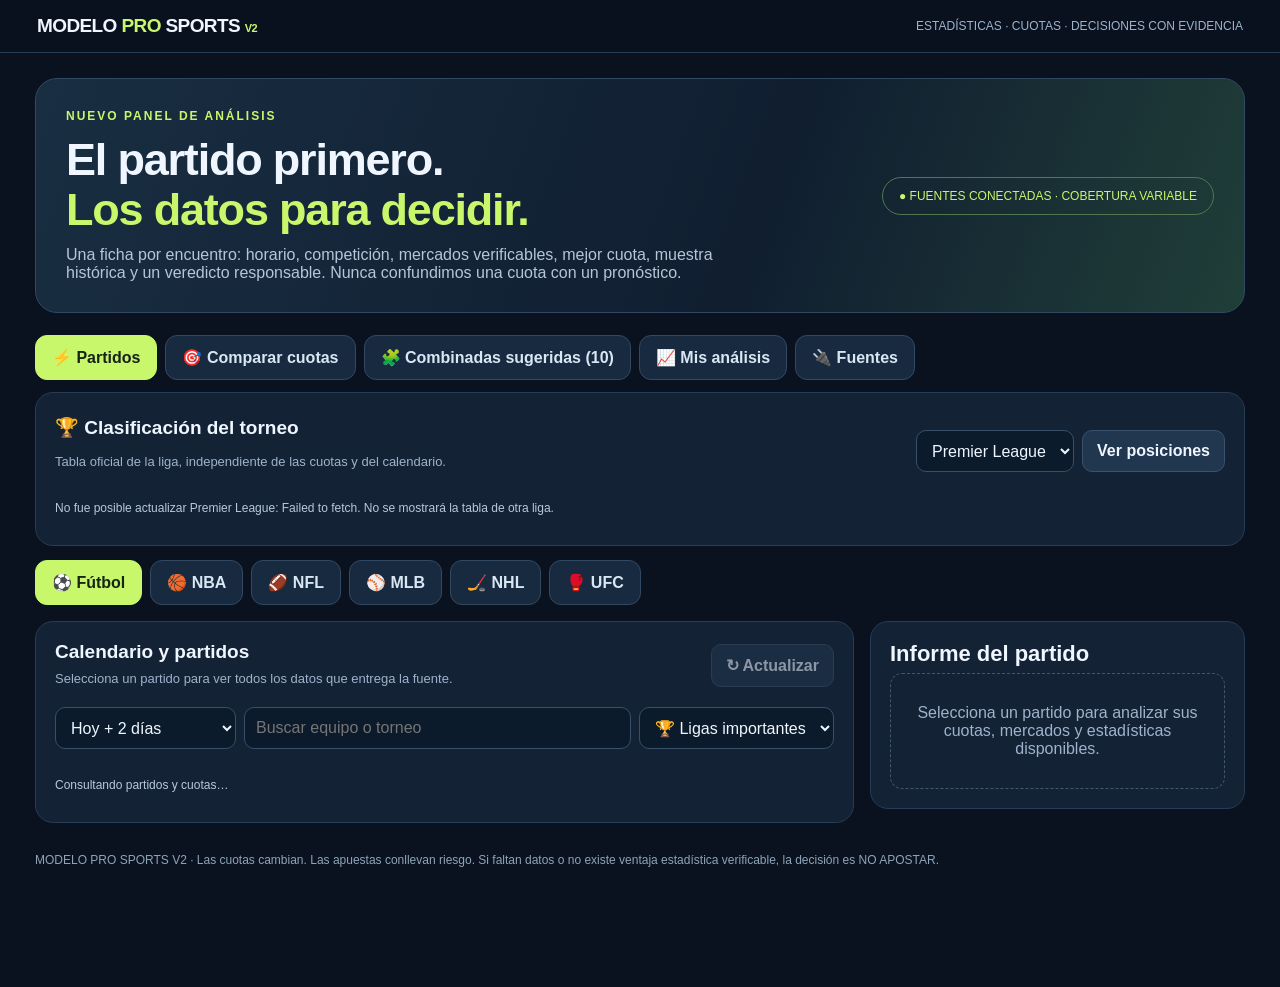
==== index.html @ 72d20fbc "Connect existing API-Football fixture and statistics endpoints to per-match analysis without inventi" ====
<!doctype html>
<html lang="es">
<head>
<meta charset="utf-8"><meta name="viewport" content="width=device-width,initial-scale=1">
<meta name="theme-color" content="#0a1220">
<meta name="description" content="Modelo PRO Sports V2: calendario deportivo, cuotas verificables, análisis estadístico y gestión de pronósticos.">
<title>Modelo PRO Sports V2 | Inteligencia deportiva</title>
<style>
:root{font-family:Inter,ui-sans-serif,-apple-system,BlinkMacSystemFont,"Segoe UI",sans-serif;color-scheme:dark;--bg:#0a1220;--card:#142235;--dark:#0e1b2c;--line:#273c55;--text:#eff6ff;--muted:#9eb3cb;--lime:#c8f76c;--blue:#6eb7ef;--red:#ff9a9a}
*{box-sizing:border-box}html{scroll-behavior:smooth}body{background:var(--bg);color:var(--text);margin:0}button,select,input{font:inherit}button{cursor:pointer}button:disabled{opacity:.55;cursor:not-allowed}a{color:var(--lime)}header{border-bottom:1px solid var(--line);position:sticky;top:0;background:#0a1220f2;z-index:20;backdrop-filter:blur(15px)}
.nav{max-width:1250px;margin:auto;padding:15px 22px;display:flex;align-items:center;justify-content:space-between;gap:15px}.logo{font-size:19px;font-weight:900;letter-spacing:-.6px}.logo b{color:var(--lime)}.navright{font-size:12px;color:var(--muted)}
main{max-width:1250px;margin:auto;padding:25px 20px 90px}.hero{background:linear-gradient(110deg,#192e42,#101e30 60%,#203e38);border:1px solid #314961;border-radius:22px;padding:30px;display:flex;justify-content:space-between;gap:25px}.eyebrow{color:var(--lime);font-size:12px;font-weight:850;letter-spacing:2px}.hero h1{font-size:clamp(28px,4vw,45px);line-height:1.1;letter-spacing:-1.2px;margin:12px 0}.hero h1 span{color:var(--lime)}.hero p{color:#b6c6d9;max-width:660px;margin:0}.hero-tag{font-size:12px;color:var(--lime);align-self:center;border:1px solid #507751;border-radius:99px;padding:11px 16px;white-space:nowrap}
.tabs,.sports,.filters{display:flex;gap:8px;flex-wrap:wrap}.tabs{margin:22px 0 12px}.sports{margin:14px 0}.pill{background:#182a40;color:#d8e7f3;border:1px solid #334962;border-radius:12px;padding:12px 16px;font-weight:780}.pill[aria-pressed=true]{background:var(--lime);border-color:var(--lime);color:#162416}
.shell{display:grid;grid-template-columns:minmax(0,1fr) 375px;gap:16px;margin-top:16px}.panel{background:var(--card);border:1px solid var(--line);border-radius:18px;padding:19px}.panel h2{font-size:19px;margin:0 0 6px}.hint{color:var(--muted);font-size:13px;line-height:1.55}.filters{margin:18px 0}.filters input,.filters select{min-height:42px;background:#0c1b2b;border:1px solid #38506a;color:var(--text);border-radius:10px;padding:8px 11px;min-width:130px}.filters input{flex:1;min-width:150px}.primary{border:0;border-radius:10px;background:var(--lime);color:#152119;padding:12px 17px;font-weight:850}.secondary{background:#213750;color:var(--text);border:1px solid #3a526c;border-radius:10px;padding:11px 14px;font-weight:760}
.status{font-size:12px;color:#b7c9da;padding:11px 0;min-height:35px}.games{display:grid;gap:10px}.game{padding:15px;border:1px solid #32465e;border-radius:14px;background:#102033;transition:border-color .1s}.game:hover,.game.selected{border-color:var(--lime)}.gamehead{display:flex;justify-content:space-between;gap:8px;align-items:start}.tag{font-size:11px;border:1px solid #40526d;border-radius:999px;padding:5px 9px;color:#b9cde0}.game strong{display:block;font-size:17px;margin:8px 0}.meta{font-size:12px;color:var(--muted)}.bookline{font-size:12px;color:#d4e7fb;margin-top:12px;display:flex;gap:10px;flex-wrap:wrap}.bookline b{color:var(--lime)}.gamebutton{margin-top:12px;background:#223950;color:#dff4ff;border:1px solid #416082;border-radius:9px;padding:9px 12px;font-weight:750;width:100%;text-align:left}
.aside{position:sticky;top:75px;align-self:start;max-height:calc(100vh - 90px);overflow:auto}.aside h2{font-size:22px}.verdict{background:#203243;border:1px solid #3c566d;border-radius:12px;padding:13px;margin:12px 0}.verdict strong{color:var(--lime);font-size:16px}.verdict small{color:var(--muted);display:block;margin-top:6px;line-height:1.5}.metricgrid{display:grid;grid-template-columns:repeat(3,minmax(0,1fr));gap:7px;margin:15px 0}.metric{background:#102135;border:1px solid #314660;border-radius:11px;padding:12px 8px;text-align:center}.metric strong{font-size:18px;color:var(--lime);display:block}.metric span{font-size:11px;color:var(--muted)}.tablewrap{max-height:400px;overflow:auto;border:1px solid #2b425c;border-radius:10px;margin-top:12px}table{border-collapse:collapse;width:100%;font-size:12px}td,th{text-align:left;padding:9px 8px;border-bottom:1px solid #283e55}th{background:#1b3249;position:sticky;top:0;color:#dbeafb}.callout{font-size:12px;line-height:1.55;color:#c1d1df;background:#0b1a2b;border-radius:11px;padding:12px;margin:12px 0}.reason{color:var(--red)}.success{color:var(--lime)}.empty{padding:30px 18px;text-align:center;color:var(--muted);border:1px dashed #43566f;border-radius:12px}.sectionhead{display:flex;align-items:center;justify-content:space-between;gap:12px;flex-wrap:wrap}.statline{display:flex;justify-content:space-between;gap:10px;padding:9px 0;border-bottom:1px solid var(--line);font-size:13px}.statline b{color:var(--lime)}.twocol{display:grid;grid-template-columns:1fr 1fr;gap:15px}.hidden{display:none!important}.footnote{margin:30px 0;color:#8ea4b8;font-size:12px}.saved{display:grid;gap:8px}.saveditem{border:1px solid #304861;padding:12px;border-radius:11px}.right{text-align:right}.small{font-size:12px}.btnrow{display:flex;gap:8px;flex-wrap:wrap;margin-top:12px}.btnrow button{flex:1}.banner{margin-top:15px;padding:10px 14px;border:1px solid #35546a;border-radius:10px;color:#b8cad8;font-size:12px}.badge{font-size:11px;color:var(--lime);font-weight:700}
@media(max-width:900px){.shell{grid-template-columns:1fr}.aside{position:static;max-height:none}.hero{display:block}.hero-tag{display:inline-block;margin-top:16px}}@media(max-width:600px){main{padding:17px 10px 80px}.nav{padding:13px}.hero{padding:20px}.panel{padding:13px}.pill{padding:10px;font-size:12px}.sports{display:grid;grid-template-columns:repeat(3,minmax(0,1fr))}.metricgrid{grid-template-columns:repeat(3,minmax(0,1fr))}.filters input{flex-basis:100%}.twocol{grid-template-columns:1fr}.navright{display:none}}

/* Resaltar a ambos protagonistas en la tabla de clasificación del partido. */
.tablewrap tr.standing-home > td{background:#18463f!important;color:#f2fff8;font-weight:750;border-top:1px solid #40af87;border-bottom:1px solid #40af87}
.tablewrap tr.standing-away > td{background:#223e66!important;color:#f2f8ff;font-weight:750;border-top:1px solid #6eb7ef;border-bottom:1px solid #6eb7ef}
.tablewrap tr.standing-home > td:first-child{box-shadow:inset 4px 0 0 #62db9e}
.tablewrap tr.standing-away > td:first-child{box-shadow:inset 4px 0 0 #79bfff}
.standings-legend{display:flex;gap:12px;flex-wrap:wrap;margin:11px 0;font-size:12px;color:#dce8f6}
.standings-legend span{display:inline-flex;align-items:center;gap:6px}
.standings-legend i{display:inline-block;width:11px;height:11px;border-radius:3px}

.mp-probability{margin:10px 0;padding:10px 12px;border-radius:12px;background:#193a43;border:1px solid #397c82;color:#eafffb;display:flex;flex-direction:column;gap:4px;font-size:13px;line-height:1.45}
.mp-probability strong{color:#c8f76c;font-size:19px;margin-left:6px}
.mp-probability small{color:#b9d2d8;font-size:11px}

.mp-probability{background:#122b35!important;border:1px solid #39657b!important;gap:5px!important;padding:12px!important}
.mp-prob-line{display:flex;justify-content:space-between;align-items:center;gap:12px;border-top:1px solid #29485a;padding:7px 0;font-size:12px}
.mp-prob-line>span:last-child{text-align:right}
.mp-prob-line strong{display:block!important;font-size:15px!important;margin:0!important;color:#c8f76c}
.mp-prob-line small{display:block;margin-top:2px}
.mp-prob-missing{opacity:.73}
.mp-prob-missing small{color:#a5b5c2}

.mp-league-heading{grid-column:1/-1;display:flex;align-items:center;justify-content:space-between;gap:10px;padding:13px 14px;margin:16px 0 4px;border-radius:12px;border:1px solid #54724e;background:#1c302d;color:#d6ffad;font-weight:800;font-size:15px}
.mp-league-heading small{font-size:11px;color:#adc9b7;font-weight:500}

.mp-advanced-box{margin:14px 0;padding:14px;border:1px solid #3e5f6b;border-radius:12px;background:#101e2a}
.mp-advanced-box h3{margin:0 0 8px}
.mp-advanced-row{display:flex;justify-content:space-between;gap:12px;padding:9px 0;border-bottom:1px solid #294153;font-size:13px}
.mp-advanced-row strong{font-variant-numeric:tabular-nums}
</style>
<style id="match-ranks-css">.mp-match-positions{display:flex;gap:10px;flex-wrap:wrap;margin:10px 0;padding:10px;background:#0c1e31;border:1px solid #36536c;border-radius:9px;font-size:12px;color:#d8e8f6}.mp-match-positions span{flex:1 1 155px}.mp-match-positions b{color:#c8f76c;font-size:16px}</style></head>
<body>
<header><div class="nav"><div class="logo">MODELO <b>PRO</b> SPORTS <span class="badge">V2</span></div><div class="navright">ESTADÍSTICAS · CUOTAS · DECISIONES CON EVIDENCIA</div></div></header>
<main>
<section class="hero"><div><div class="eyebrow">NUEVO PANEL DE ANÁLISIS</div><h1>El partido primero.<br><span>Los datos para decidir.</span></h1><p>Una ficha por encuentro: horario, competición, mercados verificables, mejor cuota, muestra histórica y un veredicto responsable. Nunca confundimos una cuota con un pronóstico.</p></div><div class="hero-tag">● FUENTES CONECTADAS · COBERTURA VARIABLE</div></section>
<nav class="tabs" aria-label="Secciones">
<button class="pill" data-tab="partidos" aria-pressed="true">⚡ Partidos</button>
<button class="pill" data-tab="valor" aria-pressed="false">🎯 Comparar cuotas</button><button class="pill" data-tab="combinadas" aria-pressed="false">🧩 Combinadas sugeridas (10)</button>
<button class="pill" data-tab="historial" aria-pressed="false">📈 Mis análisis</button>
<button class="pill" data-tab="fuentes" aria-pressed="false">🔌 Fuentes</button>
</nav>
<div id="view-partidos">
<section class="panel" id="standings-quick-panel">
<div class="sectionhead"><div><h2>🏆 Clasificación del torneo</h2><p class="hint">Tabla oficial de la liga, independiente de las cuotas y del calendario.</p></div><div class="filters"><select id="standings-league" aria-label="Liga para clasificación"><option value="PL">Premier League</option><option value="PD">LaLiga</option><option value="BL1">Bundesliga</option><option value="SA">Serie A</option><option value="FL1">Ligue 1</option><option value="DED">Eredivisie</option><option value="PPL">Portugal</option></select><button class="secondary" type="button" id="standings-refresh">Ver posiciones</button></div></div>
<div id="standings-quick-result" class="status">Selecciona una liga para consultar su clasificación.</div>
</section>
<nav class="sports" aria-label="Deportes">
<button class="pill" data-sport="soccer" aria-pressed="true">⚽ Fútbol</button><button class="pill" data-sport="basketball_nba" aria-pressed="false">🏀 NBA</button><button class="pill" data-sport="americanfootball_nfl" aria-pressed="false">🏈 NFL</button><button class="pill" data-sport="baseball_mlb" aria-pressed="false">⚾ MLB</button><button class="pill" data-sport="icehockey_nhl" aria-pressed="false">🏒 NHL</button><button class="pill" data-sport="mma_mixed_martial_arts" aria-pressed="false">🥊 UFC</button>
</nav>
<div class="shell"><section class="panel">
<div class="sectionhead"><div><h2>Calendario y partidos</h2><span class="hint">Selecciona un partido para ver todos los datos que entrega la fuente.</span></div><button class="secondary" id="refresh" type="button">↻ Actualizar</button></div>
<div class="filters"><select id="datefilter" aria-label="Fechas"><option value="3">Hoy + 2 días</option><option value="7">Próximos 7 días</option><option value="all">Todos los recibidos</option></select><input id="find" type="search" placeholder="Buscar equipo o torneo" aria-label="Buscar"><select id="order" aria-label="Ordenar"><option value="priority" selected>🏆 Ligas importantes</option><option value="date">Por fecha</option><option value="coverage">Más cuotas</option></select></div>
<div class="status" id="loadstatus" role="status">Preparando el calendario...</div><div id="games" class="games"></div>
</section>
<aside class="panel aside" id="detail"><h2>Informe del partido</h2><div class="empty">Selecciona un partido para analizar sus cuotas, mercados y estadísticas disponibles.</div></aside></div></div>
<div id="view-combinadas" class="hidden"><section class="panel" style="padding:8px;overflow:hidden"><iframe id="combinadas-frame" title="Combinadas sugeridas de todos los deportes" src="./combinadas.html" loading="lazy" style="width:100%;height:1050px;border:0;border-radius:14px;display:block" referrerpolicy="same-origin"></iframe></section></div>
<div id="view-valor" class="hidden"><section class="panel"><h2>🎯 Comparador de cuotas</h2><p class="hint">Compara mercados de los partidos que realmente ha devuelto tu proveedor. Mostrar una cuota superior no significa que exista EDGE positivo.</p><div id="valueboard" class="games"></div></section></div>
<div id="view-historial" class="hidden"><section class="panel"><div class="sectionhead"><div><h2>📈 Mis análisis guardados</h2><p class="hint">Historial local de partidos consultados. No es un registro de apuestas reales.</p></div><button id="clear-history" class="secondary">Borrar historial local</button></div><div id="saved" class="saved"></div></section></div>
<div id="view-fuentes" class="hidden"><div class="twocol"><section class="panel"><h2>🔌 Conexiones</h2><div class="statline"><span>Cloudflare Worker</span><b id="apihealth">Sin comprobar</b></div><div class="statline"><span>OddsLink · cuotas</span><b>Fuente principal</b></div><div class="statline"><span>football-data.org · historial</span><b>A demanda</b></div><div class="statline"><span>API-Football · estadísticas</span><b>Limitada por el plan</b></div><button class="secondary" id="healthbtn" style="margin-top:18px">Comprobar conexión (sin consultar cuotas)</button><div class="status" id="healthstatus"></div></section><section class="panel"><h2>Transparencia</h2><p class="hint">HOF, OddsJam y Sofascore sirvieron de referencias de organización de información. Este diseño es original y no reproduce su software ni su modelo. Las probabilidades propias requieren muestras verificables y validación; no presentamos porcentajes del mercado como aciertos previstos.</p><p class="hint">Los datos de lesiones, alineaciones, córners, tarjetas y tiros se muestran solo cuando hay cobertura y acceso disponible; el sistema no los inventa.</p><a href="modelo-pro-legacy-2026-11-07.html">Abrir versión anterior de Modelo PRO</a></section></div></div>
<div class="footnote">MODELO PRO SPORTS V2 · Las cuotas cambian. Las apuestas conllevan riesgo. Si faltan datos o no existe ventaja estadística verificable, la decisión es NO APOSTAR.</div>
</main>
<script>
(()=>{
"use strict";
const BASE="https://modelo-pro-api.wqhmiami.workers.dev";
const $=id=>document.getElementById(id),esc=v=>String(v??"").replace(/[&<>"']/g,c=>({"&":"&amp;","<":"&lt;",">":"&gt;",'"':"&quot;","'":"&#39;"}[c]));
const localDay=d=>{const x=new Date(d);return x.getFullYear()+"-"+String(x.getMonth()+1).padStart(2,"0")+"-"+String(x.getDate()).padStart(2,"0")};
const today=()=>localDay(new Date());
const sportNames={soccer:"Fútbol",basketball_nba:"NBA",americanfootball_nfl:"NFL",baseball_mlb:"MLB",icehockey_nhl:"NHL",mma_mixed_martial_arts:"UFC"};
const priceDecimal=p=>{const v=Number(p);if(!Number.isFinite(v)||v===0)return null;return Number.isInteger(v)&&Math.abs(v)>=100?(v>0?1+v/100:1+100/-v):(v>1?v:null)};
const priceAmerican=p=>{const v=Number(p),d=priceDecimal(p);if(!d)return null;if(Number.isInteger(v)&&Math.abs(v)>=100)return v;return d>=2?Math.round((d-1)*100):-Math.round(100/(d-1))};
const priceText=p=>{const n=priceAmerican(p);return n===null?"—":n>0?"+"+n:String(n)};
const pct=p=>Number.isFinite(p)?(p*100).toFixed(1)+"%":"—";
const dateText=s=>{const d=new Date(s);return Number.isFinite(d.getTime())?d.toLocaleString("es-US",{weekday:"short",month:"short",day:"numeric",hour:"numeric",minute:"2-digit"}):"Hora sin confirmar"};
let sport="soccer",items=[],selected=null,pending=false;

const standingsCache=new Map();
const espnStandingsJobs=new Map(),espnStandingsFailures=new Map();
const espnLeagueRules=[
 [/k[\s-]*league[\s-]*2|korean.*second|south.korea.*2/,"kor.2"],
 [/k[\s-]*league[\s-]*1|k[\s-]*league|korean.*first/,"kor.1"],
 [/a[\s-]*league.*women|women.*a[\s-]*league/,"aus.w.1"],
 [/a[\s-]*league|australia.*league/,"aus.1"],
 [/premier[\s-]*league|english[\s-]*premier|soccer_epl|\bepl\b/,"eng.1"],
 [/championship|england.*second/,"eng.2"],
 [/league[\s-]*one|england.*third/,"eng.3"],
 [/league[\s-]*two|england.*fourth/,"eng.4"],
 [/la[\s-]*liga[\s-]*2|segunda.*division|spain.*second/,"esp.2"],
 [/la[\s-]*liga|primera.*division.*spain|spanish.*primera/,"esp.1"],
 [/bundesliga[\s-]*2|2[\s-]*bundesliga/,"ger.2"],
 [/bundesliga|germany.*1/,"ger.1"],
 [/serie[\s-]*b.*ital|italian.*serie[\s-]*b/,"ita.2"],
 [/serie[\s-]*a.*braz|brasileir[aã]o|brazil.*serie[\s-]*a/,"bra.1"],
 [/serie[\s-]*b.*braz|brazil.*serie[\s-]*b/,"bra.2"],
 [/serie[\s-]*a|italian.*first|italy.*serie/,"ita.1"],
 [/ligue[\s-]*2|france.*second/,"fra.2"],
 [/ligue[\s-]*1|france.*first/,"fra.1"],
 [/eredivisie|netherlands.*first|dutch.*first/,"ned.1"],
 [/primeira[\s-]*liga|liga[\s-]*portugal|portugal.*first/,"por.1"],
 [/premier[\s-]*league.*portugal/,"por.1"],
 [/major[\s-]*league[\s-]*soccer|\bmls\b/,"usa.1"],
 [/usl[\s-]*championship/,"usa.usl.1"],
 [/liga[\s-]*mx|mexico.*primera/,"mex.1"],
 [/expansi[oó]n[\s-]*mx|mexico.*second/,"mex.2"],
 [/liga[\s-]*profesional|argentina.*primera|argentine.*primera/,"arg.1"],
 [/primera[\s-]*a|colombia.*primera|liga[\s-]*betplay/,"col.1"],
 [/brasileir[aã]o|brazil.*serie/,"bra.1"],
 [/j[\s-]*league[\s-]*1|j1[\s-]*league|japan.*first/,"jpn.1"],
 [/super[\s-]*league.*china|china.*super/,"chn.1"],
 [/saudi[\s-]*pro[\s-]*league|saudi[\s-]*arabia/,"ksa.1"],
 [/scottish[\s-]*premiership|scotland.*premier/,"sco.1"],
 [/belgian[\s-]*pro[\s-]*league|belgium.*first/,"bel.1"],
 [/turkish[\s-]*super[\s-]*lig|super[\s-]*lig.*turkey|turkiye.*super/,"tur.1"],
 [/swiss[\s-]*super[\s-]*league|switzerland.*first/,"sui.1"],
 [/austrian[\s-]*bundesliga|austria.*first/,"aut.1"],
 [/danish[\s-]*superliga|denmark.*first/,"den.1"],
 [/norwegian[\s-]*eliteserien|eliteserien/,"nor.1"],
 [/swedish[\s-]*allsvenskan|allsvenskan/,"swe.1"],
 [/uefa.*champions|champions[\s-]*league|\bucl\b/,"uefa.champions"],
 [/europa[\s-]*league/,"uefa.europa"],
 [/conference[\s-]*league/,"uefa.europa.conf"],
 [/copa[\s-]*libertadores|libertadores/,"conmebol.libertadores"],
 [/copa[\s-]*sudamericana|sudamericana/,"conmebol.sudamericana"]
];
function espnLeagueFor(g){
 const values=[g.league?.title,g.league?.key,g.league?.name,g.tournament,g.competition,g.sport_title,g.sport_key,g.sport_group].filter(v=>typeof v==="string").join(" ").toLowerCase();
 return espnLeagueRules.find(([regex])=>regex.test(values))?.[1]||null;
}
function normalizeEspnStandings(raw,slug){
 const groups=Array.isArray(raw.children)&&raw.children.length?raw.children:[raw];
 const table=[];
 const keys=(stats,names)=>{
  for(const n of names){const row=stats.find(s=>String(s.name||"").toLowerCase()===n||String(s.type||"").toLowerCase()===n||String(s.abbreviation||"").toLowerCase()===n);if(row){const v=Number(row.value??row.displayValue);if(Number.isFinite(v))return v}}
  return null;
 };
 for(const group of groups){
  const entries=Array.isArray(group?.standings?.entries)?group.standings.entries:[];
  for(const entry of entries){
   const stats=Array.isArray(entry.stats)?entry.stats:[];
   const team=entry.team||{},position=keys(stats,["rank","position","standingsrank","seed"]),points=keys(stats,["points","point","pts"]);
   if(!team.displayName&&!team.name||!Number.isFinite(position)||!Number.isFinite(points))continue;
   table.push({
    position,points,
    team:{name:team.displayName||team.name,shortName:team.shortDisplayName||team.name||"",tla:team.abbreviation||""},
    playedGames:keys(stats,["gamesplayed","matchesplayed","played"]),
    won:keys(stats,["wins","win"]),
    draw:keys(stats,["ties","draws","draw"]),
    lost:keys(stats,["losses","loss"]),
    goalDifference:keys(stats,["pointdifferential","goaldifference","goal_difference","gd"]),
    group:group.name||group.abbreviation||""
   });
  }
 }
 if(!table.length)throw Error("Tabla vacía o formato no reconocido");
 return {ok:true,provider:"ESPN",competition:raw.name||raw.league?.name||slug,season:raw.season?.displayName||raw.season?.year||"Actual",table,sourceUrl:"https://www.espn.com/soccer/standings/_/league/"+slug,fetchedAt:new Date().toISOString()};
}
async function ensureEspnStandings(slug){
 const key="ESPN:"+slug;
 if(standingsCache.has(key))return standingsCache.get(key);
 if(espnStandingsJobs.has(slug))return espnStandingsJobs.get(slug);
 if((espnStandingsFailures.get(slug)||0)>Date.now())return null;
 const task=(async()=>{
  const cacheKey="modeloProESPNStandings:"+slug;
  try{
   const saved=JSON.parse(sessionStorage.getItem(cacheKey)||"null");
   if(saved&&Date.now()-saved.at<15*60*1000&&Array.isArray(saved.data?.table)){standingsCache.set(key,saved.data);return saved.data}
  }catch{}
  const controller=new AbortController(),timer=setTimeout(()=>controller.abort(),9500);
  try{
   const res=await fetch("https://site.api.espn.com/apis/v2/sports/soccer/"+encodeURIComponent(slug)+"/standings",{signal:controller.signal});
   if(!res.ok)throw Error("HTTP "+res.status);
   const data=normalizeEspnStandings(await res.json(),slug);
   standingsCache.set(key,data);
   try{sessionStorage.setItem(cacheKey,JSON.stringify({at:Date.now(),data}))}catch{}
   return data;
  }catch(e){espnStandingsFailures.set(slug,Date.now()+5*60*1000);return null}
  finally{clearTimeout(timer)}
 })();
 espnStandingsJobs.set(slug,task);
 try{return await task}finally{espnStandingsJobs.delete(slug)}
}
let standingsQueue=Promise.resolve(),standingsCycle=0;
function primeGameStandings(){
 if(sport!=="soccer")return;
 const slugs=[...new Set(visibleItems().map(espnLeagueFor).filter(Boolean))].slice(0,28);
 const batch=++standingsCycle;
 standingsQueue=standingsQueue.catch(()=>{}).then(async()=>{
  for(let i=0;i<slugs.length;i+=4){
   await Promise.all(slugs.slice(i,i+4).map(ensureEspnStandings));
   if(batch!==standingsCycle||sport!=="soccer")return;
   renderGames();
   if(selected&&$("standingboard"))void loadStandings(selected);
  }
 });
}

function findStandingsTeam(table,name){
 const aliases={
  manchestercity:"mancity",mancity:"mancity",
  manchesterunited:"manunited",manunited:"manunited",
  brightonandhovealbion:"brightonhove",brightonhovealbion:"brightonhove",brightonhove:"brightonhove",brighton:"brightonhove",
  tottenhamhotspur:"tottenham",tottenham:"tottenham",
  newcastleunited:"newcastle",newcastle:"newcastle",
  nottinghamforest:"nottingham",nottingham:"nottingham",
  bournemouth:"bournemouth",afcbournemouth:"bournemouth",
  crystalpalace:"crystalpalace",
  wolverhamptonwanderers:"wolves",wolves:"wolves",
  westhamunited:"westham",westham:"westham"
 };
 const norm=x=>{const key=normalizeName(x).replace(/and/g,"and");return aliases[key]||key};
 const key=norm(name);
 const exact=table.filter(r=>[r.team?.name,r.team?.shortName,r.team?.tla].some(v=>norm(v)===key));
 return exact.length===1?exact[0]:null;
}
function standingsForGame(g){
 const slug=espnLeagueFor(g),explicit=competitionFor(g),espnKey=slug?"ESPN:"+slug:null;
 if(espnKey&&standingsCache.has(espnKey))return {competition:espnKey,data:standingsCache.get(espnKey)};
 if(explicit&&standingsCache.has(explicit))return {competition:explicit,data:standingsCache.get(explicit)};
 // Only accept unambiguously matched teams from a complete league table.
 const candidates=[];
 for(const [competition,data] of standingsCache){
  if(!Array.isArray(data?.table))continue;
  if(findStandingsTeam(data.table,g.home_team)&&findStandingsTeam(data.table,g.away_team))candidates.push({competition,data});
 }
 return candidates.length===1?candidates[0]:{competition:explicit,data:null};
}
function datedKLeague2Snapshot(g){
 const league=[g.league?.title,g.league?.key,g.tournament,g.competition,g.sport_title].filter(x=>typeof x==="string").join(" ").toLowerCase();
 const when=new Date(g.commence_time||"").getTime();
 const names=[normalizeName(g.home_team),normalizeName(g.away_team)];
 if(!Number.isFinite(when)||Math.abs(when-Date.parse("2026-11-08T12:00:00Z"))>36*3600000)return null;
 if(!names.some(n=>n.includes("chungnamasan"))||!names.some(n=>n.includes("pajufrontier")))return null;
 const ranks=[
  {key:"chungnamasan",position:7,points:42,playedGames:29,won:11,draw:9,lost:9,goalDifference:8,team:{name:"Chungnam Asan"}},
  {key:"pajufrontier",position:10,points:34,playedGames:29,won:9,draw:7,lost:13,goalDifference:-6,team:{name:"Paju Frontier"}}
 ];
 const match=name=>ranks.find(r=>normalizeName(name).includes(r.key))||null;
 return {home:match(g.home_team),away:match(g.away_team),asOf:"7 nov 2026",source:"Rotascore · K League 2 2026",url:"https://www.rotascore.com/en/league/k-league-2/kn54qllh25dqvy9/standings"};
}
function datedALeagueSnapshot(g){
 const label=[g.league?.title,g.league?.key,g.tournament,g.competition,g.sport_title].filter(x=>typeof x==="string").join(" ").toLowerCase();
 const names=[normalizeName(g.home_team),normalizeName(g.away_team)];
 const when=new Date(g.commence_time||"").getTime();
 if(!Number.isFinite(when)||Math.abs(when-Date.parse("2026-11-08T12:00:00Z"))>36*3600000)return null;
 if(!names.some(x=>x.includes("melbournevictory"))||!names.some(x=>x.includes("adelaideunited")))return null;
 const ranks=[
  {key:"melbournevictory",position:9,points:2,playedGames:3,won:0,draw:2,lost:1,goalDifference:-1,team:{name:"Melbourne Victory"}},
  {key:"adelaideunited",position:12,points:0,playedGames:2,won:0,draw:0,lost:2,goalDifference:-5,team:{name:"Adelaide United"}}
 ];
 const match=name=>ranks.find(r=>normalizeName(name).includes(r.key))||null;
 return {home:match(g.home_team),away:match(g.away_team),asOf:"7 nov 2026",source:"A-League 2026–27 · tabla previa",url:"https://www.aleaguefixtures.com/matches/4mvevo83k8p4b37geo1vc1tzo/adelaide-united-vs-melbourne-victory",note:"El calendario oficial indica Adelaide United como local y Melbourne Victory como visitante. El orden de OddsLink aparece invertido; comprueba los mercados."};
}
function datedOtherLeagueSnapshot(g){return datedALeagueSnapshot(g)||datedKLeague2Snapshot(g)}
function rankBrief(g){
 if(sport!=="soccer")return "";
 const match=standingsForGame(g),data=match.data;
 const h=data?.table?findStandingsTeam(data.table,g.home_team):null;
 const a=data?.table?findStandingsTeam(data.table,g.away_team):null;
 if(h&&a)return '<div class="mp-match-positions"><span>🏆 '+esc(g.away_team)+': <b>'+a.position+'.º</b> · '+a.points+' pts</span><span>🏆 '+esc(g.home_team)+': <b>'+h.position+'.º</b> · '+h.points+' pts</span><small>Fuente: '+esc(data.provider||"Clasificación")+' · '+esc(data.season||"Actual")+'</small></div>';
 const snapshot=datedOtherLeagueSnapshot(g);
 if(snapshot)return '<div class="mp-match-positions"><span>🏆 '+esc(g.away_team)+': <b>'+snapshot.away.position+'.º</b> · '+snapshot.away.points+' pts</span><span>🏆 '+esc(g.home_team)+': <b>'+snapshot.home.position+'.º</b> · '+snapshot.home.points+' pts</span><small>Referencia al '+snapshot.asOf+' · no en vivo</small>'+(snapshot.note?'<small>⚠️ '+esc(snapshot.note)+'</small>':'')+'</div>';
 const slug=espnLeagueFor(g);
 if(!data?.table)return '<div class="meta">🏆 '+(slug?(espnStandingsJobs.has(slug)?"Consultando clasificación…":"Clasificación no disponible o sin verificar"):"Liga sin clasificación conectada")+'</div>';
 return '<div class="meta">🏆 Clasificación recibida · faltan coincidencias verificadas para estos equipos</div>';
}
async function loadStandings(g){
 const target=$("standingboard");if(!target)return;
 const currentStanding=standingsForGame(g);
 const snapshot=currentStanding.data?.table&&findStandingsTeam(currentStanding.data.table,g.home_team)&&findStandingsTeam(currentStanding.data.table,g.away_team)?null:datedOtherLeagueSnapshot(g);
 if(snapshot){
  const box=(label,r)=>'<div class="verdict"><span class="meta">'+label+'</span><br><strong>'+r.position+'.º · '+esc(r.team.name)+'</strong><div class="statline"><span>Puntos / PJ</span><b>'+r.points+' / '+r.playedGames+'</b></div><div class="statline"><span>G / E / P</span><b>'+r.won+' / '+r.draw+' / '+r.lost+'</b></div><div class="statline"><span>Diferencia de goles</span><b>'+r.goalDifference+'</b></div></div>';
  target.innerHTML='<h3>🏆 POSICIÓN EN EL TORNEO</h3><div class="twocol">'+box("LOCAL SEGÚN ODDSLINK",snapshot.home)+box("VISITANTE SEGÚN ODDSLINK",snapshot.away)+'</div><p class="hint">'+esc(snapshot.source||"Clasificación")+' · referencia al '+snapshot.asOf+'. <a href="'+snapshot.url+'" target="_blank" rel="noopener noreferrer">Ver fuente de clasificación</a>. No es una conexión automática en vivo.</p><div class="callout">⚠️ '+esc(snapshot.note||"El calendario consultado muestra un orden de local/visitante diferente del recibido en OddsLink. Comprueba quién juega en casa antes de apostar.")+'</div>';
  return;
 }
 const slug=espnLeagueFor(g),match=standingsForGame(g),comp=match.competition;
 if(!comp&&!slug){target.innerHTML='<div class="callout">Esta liga todavía no tiene una fuente de clasificación compatible. Sin posiciones inventadas.</div>';return}
 let data=match.data||(comp?standingsCache.get(comp):null);
 if(!data&&slug){target.textContent="Consultando tabla de la liga…";data=await ensureEspnStandings(slug);if(selected!==g)return}
 if(!data&&!comp){target.textContent="No hay clasificación verificable en la fuente consultada.";return}
 if(!data&&comp?.startsWith("ESPN:")){target.textContent="No fue posible verificar la clasificación de esta liga en ESPN.";return}
 if(!data){try{const stored=JSON.parse(sessionStorage.getItem("modeloProStanding:"+comp)||"null");if(stored&&Date.now()-stored.at<1800000&&Array.isArray(stored.data?.table))data=stored.data}catch{}}
 if(!data){
  target.textContent="Consultando tabla oficial…";
  try{
   const ctrl=new AbortController(),timer=setTimeout(()=>ctrl.abort(),9000);
   let res;try{res=await fetch(BASE+"/api/standings?competition="+encodeURIComponent(comp),{signal:ctrl.signal})}finally{clearTimeout(timer)}
   if(!res.ok){target.innerHTML='<div class="callout">'+(res.status===404?"El endpoint de clasificación requiere publicar el Worker actualizado en Cloudflare.":"Clasificación no disponible: HTTP "+res.status)+'.</div>';return}
   data=await res.json();if(!Array.isArray(data.table))throw Error("Tabla no incluida");
   try{sessionStorage.setItem("modeloProStanding:"+comp,JSON.stringify({at:Date.now(),data}))}catch{}
  }catch(e){target.textContent="Sin clasificación verificable: "+String(e.message||"error de red");return}
 }
 standingsCache.set(comp,data);
 if(selected!==g||!$("standingboard"))return;
 const h=findStandingsTeam(data.table,g.home_team),a=findStandingsTeam(data.table,g.away_team);
 const block=(label,r)=>r?'<div class="verdict"><span class="meta">'+esc(label)+'</span><br><strong>'+r.position+'.º · '+esc(r.team.name)+'</strong><div class="statline"><span>Puntos / PJ</span><b>'+r.points+' / '+r.playedGames+'</b></div><div class="statline"><span>Victorias / Empates / Derrotas</span><b>'+r.won+' / '+r.draw+' / '+r.lost+'</b></div><div class="statline"><span>Diferencia de goles</span><b>'+r.goalDifference+'</b></div></div>':'<div class="callout">'+esc(label)+': el nombre del equipo no coincide exactamente con la tabla.</div>';
 const tr=data.table.map(r=>'<tr'+(r===h?' class="standing-home"':r===a?' class="standing-away"':'')+'><td>'+r.position+'</td><td>'+esc(r.team?.name)+'</td><td>'+r.playedGames+'</td><td>'+r.points+'</td><td>'+r.goalDifference+'</td></tr>').join("");
 target.innerHTML='<h3>🏆 POSICIÓN EN EL TORNEO</h3><div class="meta">'+esc(data.competition||comp)+' · '+esc(data.season||"Temporada actual")+'</div><div class="twocol">'+block("LOCAL",h)+block("VISITANTE",a)+'</div><details><summary class="gamebutton">VER TABLA COMPLETA ('+data.table.length+' EQUIPOS)</summary><div class="standings-legend"><span><i style="background:#62db9e"></i>Local: '+esc(g.home_team)+'</span><span><i style="background:#79bfff"></i>Visitante: '+esc(g.away_team)+'</span></div><div class="tablewrap"><table><thead><tr><th>#</th><th>Equipo</th><th>PJ</th><th>Pts</th><th>DG</th></tr></thead><tbody>'+tr+'</tbody></table></div></details>';
 renderGames();
}


let quickStandingsRequest=0;
let quickStandingsController=null;
const quickStandingsAliases={PL:"eng.1",PD:"esp.1",BL1:"ger.1",SA:"ita.1",FL1:"fra.1",DED:"ned.1",PPL:"por.1"};
const quickStandingsNames={PL:/premier league|england/i,PD:/la ?liga|primera division|spain/i,BL1:/bundesliga|germany/i,SA:/serie a|italy|italia/i,FL1:/ligue 1|france/i,DED:/eredivisie|netherlands|países bajos/i,PPL:/primeira|portugal/i};
async function showStandingsOverview(force=false){
 const box=$("standings-quick-result"),selector=$("standings-league"),comp=selector.value;
 const label=selector.selectedOptions[0]?.textContent||comp,request=++quickStandingsRequest;
 // Always discard the previous table immediately on changing the selected league.
 box.replaceChildren();
 const loading=document.createElement("div");loading.className="status";loading.textContent="Consultando posiciones de "+label+"…";box.appendChild(loading);
 if(quickStandingsController)quickStandingsController.abort();
 const controller=new AbortController();quickStandingsController=controller;
 let data=!force?standingsCache.get(comp):null;
 try{
  if(!data){
   const timer=setTimeout(()=>controller.abort(),14000);
   try{
    const res=await fetch(BASE+"/api/standings?competition="+encodeURIComponent(comp),{signal:controller.signal,cache:"no-store"});
    const payload=await res.json().catch(()=>({}));
    if(!res.ok)throw Error("HTTP "+res.status+": "+String(payload.error||"sin respuesta"));
    if(!Array.isArray(payload.table)||!payload.table.length)throw Error("La fuente no entregó equipos");
    const reported=String(payload.competition||"");
    // If an upstream mapping goes wrong, never display another competition's table.
    if(reported&&!quickStandingsNames[comp].test(reported))throw Error("La fuente devolvió otra liga: "+reported);
    data=payload;
    standingsCache.set(comp,{...data,__receivedAt:Date.now()});
   }catch(error){
    if(controller.signal.aborted)return;
    // ESPN serves an independent table when football-data is unavailable.
    const espn=await ensureEspnStandings(quickStandingsAliases[comp]);
    if(espn?.table?.length)data=espn;
    else throw error;
   }finally{clearTimeout(timer)}
  }
  if(request!==quickStandingsRequest||selector.value!==comp)return;
  if(!Array.isArray(data?.table)||!data.table.length)throw Error("Clasificación vacía");
  const rows=data.table.map(r=>'<tr><td><b>'+esc(r.position??"—")+'</b></td><td>'+esc(r.team?.name||"Equipo")+'</td><td>'+esc(r.playedGames??"—")+'</td><td>'+esc(r.won??"—")+'</td><td>'+esc(r.draw??"—")+'</td><td>'+esc(r.lost??"—")+'</td><td>'+esc(r.points??"—")+'</td><td>'+esc(r.goalDifference??"—")+'</td></tr>').join("");
  box.innerHTML='<h3>🏆 '+esc(label)+'</h3><p class="hint">Tabla de '+esc(label)+' · Fuente: '+esc(data.provider||"no identificada")+' · '+esc(data.competition||comp)+' · Jornada '+esc(data.matchday??"no informada")+'</p><div class="tablewrap"><table><thead><tr><th>#</th><th>Equipo</th><th>PJ</th><th>G</th><th>E</th><th>P</th><th>Pts</th><th>DG</th></tr></thead><tbody>'+rows+'</tbody></table></div>';
  renderGames();
 }catch(error){
  if(request!==quickStandingsRequest||selector.value!==comp)return;
  box.textContent="No fue posible actualizar "+label+": "+String(error.message||"error de conexión")+". No se mostrará la tabla de otra liga.";
 }finally{
  if(quickStandingsController===controller)quickStandingsController=null;
 }
}
$("standings-league").addEventListener("change",()=>{void showStandingsOverview(true)});
$("standings-refresh").addEventListener("click",()=>{void showStandingsOverview(true)});

const savedKey="modeloProV2History";
const readSaved=()=>{try{return JSON.parse(localStorage.getItem(savedKey)||"[]")}catch{return []}};
const writeSaved=rows=>{try{localStorage.setItem(savedKey,JSON.stringify(rows.slice(0,60)))}catch{}};
window.addEventListener("message",event=>{
 if(event.origin!==window.location.origin||event.source!==$("combinadas-frame")?.contentWindow)return;
 if(event.data?.type==="modelo-pro-parlay-height"){
  const height=Number(event.data.height);
  if(Number.isFinite(height)&&height>350&&height<25000)$("combinadas-frame").style.height=Math.ceil(height+20)+"px";
 }
});
function selectTab(tab){
 for(const b of document.querySelectorAll("[data-tab]"))b.setAttribute("aria-pressed",String(b.dataset.tab===tab));
 for(const id of ["partidos","valor","combinadas","historial","fuentes"])$("view-"+id).classList.toggle("hidden",id!==tab);
 if(tab==="valor")renderValue();
 if(tab==="historial")renderSaved();
}
document.querySelector(".tabs").addEventListener("click",e=>{const b=e.target.closest("[data-tab]");if(b)selectTab(b.dataset.tab)});
document.querySelector(".sports").addEventListener("click",e=>{
 const b=e.target.closest("[data-sport]");if(!b||pending)return;
 sport=b.dataset.sport;
 $("standings-quick-panel").classList.toggle("hidden",sport!=="soccer");
 if(sport==="soccer")void showStandingsOverview();
 for(const x of document.querySelectorAll("[data-sport]"))x.setAttribute("aria-pressed",String(x.dataset.sport===sport));
 selected=null;renderDetail();load(false);
});
function flatten(game){
 const rows=[];
 for(const book of (Array.isArray(game.bookmakers)?game.bookmakers:[])){
  for(const market of (Array.isArray(book.markets)?book.markets:[])){
   for(const o of (Array.isArray(market.outcomes)?market.outcomes:[])){
    const decimal=priceDecimal(o.price);if(!decimal)continue;
    rows.push({market:market.key||"otros",name:String(o.name||"Selección"),point:o.point==null?"":String(o.point),price:o.price,decimal,book:String(book.title||book.key||"Casa"),updated:market.last_update||book.last_update||""});
   }
  }
 }
 return rows;
}
function groupPrices(rows){
 const by=new Map();
 for(const r of rows){const key=[r.market,r.name,r.point].join("|"),group=by.get(key)||[];group.push(r);by.set(key,group)}
 return [...by.values()].map(arr=>({best:arr.reduce((a,b)=>a.decimal>=b.decimal?a:b),count:new Set(arr.map(r=>r.book)).size,rows:arr})).sort((a,b)=>b.count-a.count||b.best.decimal-a.best.decimal);
}
function marketCategory(key){
 const k=String(key||"").toLowerCase();
 if(/corner/.test(k))return "Córners";
 if(/on.?target|shots?_on_target|shotsontarget/.test(k))return "Tiros a puerta";
 if(/shot/.test(k))return "Tiros";
 if(/both.?teams|btts/.test(k))return "Ambos marcan";
 if(/card|booking/.test(k))return "Tarjetas";
 if(/double.?chance/.test(k))return "Doble oportunidad";
 if(/draw.?no.?bet/.test(k))return "Empate no apuesta";
 if(/spread|handicap/.test(k))return "Hándicap";
 if(/total|goal/.test(k))return "Goles / total";
 if(/h2h/.test(k))return "Ganador";
 return "Otros";
}
function probabilityBrief(game){
 const rows=[...flatten(game),...(Array.isArray(game.__shotsRows)?game.__shotsRows:[])].filter(r=>Number.isFinite(r.decimal)&&r.decimal>1&&1/r.decimal<0.80);
 const categories=["Ganador","Goles / total","Ambos marcan","Córners","Tiros a puerta","Tiros","Tarjetas","Hándicap","Doble oportunidad","Empate no apuesta"];
 const groups=new Map();
 for(const r of rows){
  const cat=marketCategory(r.market),current=groups.get(cat);
  if(!current||r.decimal<current.decimal)groups.set(cat,r);
 }
 const body=categories.map(cat=>{
  const r=groups.get(cat);
  if(!r)return '<div class="mp-prob-line mp-prob-missing"><span>'+esc(cat)+'</span><small>'+(game.__extrasStatus?("Sin precio por debajo del 80 % / no disponible"):"Sin precio recibido · abre el informe para consultar")+'</small></div>';
  return '<div class="mp-prob-line"><span><b>'+esc(cat)+'</b><small>'+esc(r.name)+(r.point!==""?' '+esc(r.point):'')+' · '+esc(r.book)+'</small></span><span><strong>'+pct(1/r.decimal)+'</strong><small>Cuota '+esc(priceText(r.price))+'</small></span></div>';
 }).join("");
 const other=groups.get("Otros");
 return '<div class="mp-probability"><div><b>📊 MERCADOS DEL PARTIDO</b><small>Mejor porcentaje implícito menor al 80 % por tipo de mercado; no es probabilidad estimada ni consejo de apuesta.</small></div>'+body+(other?'<div class="mp-prob-line"><span>Otros · '+esc(other.market)+'</span><strong>'+pct(1/other.decimal)+'</strong></div>':'')+
 (game.__extrasStatus?'<small>'+esc(game.__extrasStatus)+'</small>':'<small>Abre el informe para consultar las cuotas adicionales. No todos los partidos o casas ofrecen estos mercados.</small>')+'</div>';
}
function soccerPropsRows(raw){
 const out=[];
 for(const p of (Array.isArray(raw?.props)?raw.props:[])){
  if(!/on.?target|shots?_on_target|shotsontarget/i.test(String(p.stat||"")))continue;
  for(const outcome of (Array.isArray(p.outcomes)?p.outcomes:[])){
   const decimal=priceDecimal(outcome.price);
   if(!decimal||1/decimal>=0.8)continue;
   out.push({market:p.stat,name:String(p.player||"Jugador")+" · "+String(outcome.name||"")+ (p.point!=null?" "+p.point:""),price:outcome.price,decimal,book:String(p.bookmaker?.title||p.bookmaker?.key||"Casa")});
  }
 }
 return out.sort((a,b)=>a.decimal-b.decimal).slice(0,8);
}
async function loadSoccerExtraMarkets(g){
 if(sport!=="soccer"||!g?.id||g.__extraChecked)return;
 g.__extraChecked=true;g.__extrasStatus="Consultando mercados ampliados…";
 if(selected===g){renderGames();renderDetail()}
 const controller=new AbortController(),timer=setTimeout(()=>controller.abort(),14000);
 try{
  const response=await fetch(BASE+"/api/soccer-extras?"+new URLSearchParams({eventId:String(g.id)}),{signal:controller.signal});
  if(!response.ok)throw Error(response.status===404?"Actualiza el Worker en Cloudflare para habilitar esta función":"HTTP "+response.status);
  const data=await response.json();
  const full=data.fixture;
  if(full&&String(full.id)===String(g.id)&&Array.isArray(full.bookmakers)&&full.bookmakers.length){const merged=new Map((g.bookmakers||[]).map(b=>[b.key,b]));for(const b of full.bookmakers){const prev=merged.get(b.key);merged.set(b.key,prev?{...prev,...b,markets:[...new Map([...(prev.markets||[]),...(b.markets||[])].map(m=>[m.key+"|"+String(m.period||""),m])).values()]}:b)}g.bookmakers=[...merged.values()]}
  const shots=soccerPropsRows(data.playerProps);
  g.__shotsRows=shots;
  if(!data.ok){
   g.__extrasStatus="No se recibieron precios adicionales (proveedor HTTP "+String(data.oddsStatus||"desconocido")+"). Se conservan las cuotas originales.";
  }else{
   const markets=Array.isArray(data.availableGameMarkets)?data.availableGameMarkets:[];
   g.__extrasStatus=markets.length?"Consulta adicional realizada ("+markets.length+" tipos de mercado solicitados). Si alguno aparece sin cuota, OddsLink no devolvió una selección válida inferior al 80 %.":"El catálogo de OddsLink no reportó otros mercados generales para fútbol en esta consulta.";
  }
  if(data.propsStatus===403)g.__extrasStatus+=" Los tiros a puerta de jugadores requieren un plan con acceso a props.";
  if(data.propsStatus===204)g.__extrasStatus+=" No se identificaron mercados de tiros a puerta de jugadores en el catálogo.";
 }catch(e){g.__extrasStatus="Mercados adicionales no disponibles: "+String(e.message||"fallo de conexión")}
 finally{
  clearTimeout(timer);
  if(selected===g){renderGames();renderDetail()}
 }
}
function briefOdds(game){
 const groups=groupPrices(flatten(game));
 const main=groups.filter(g=>g.best.market==="h2h"&&g.count>=1).sort((a,b)=>a.best.decimal-b.best.decimal)[0];
 return main?'<span>Mercado: '+esc(main.best.name)+' <b>'+esc(priceText(main.best.price))+'</b> · '+main.count+' casas</span>':"<span>Sin cuotas de ganador verificadas</span>";
}
const leaguePriorityRules=[
 [/uefa.champions|champions league|copa libertadores|libertadores|world cup|copa mundial/,1],
 [/uefa.europa$|europa league|copa america|euro championship|euros\b|gold cup/,2],
 [/eng\.1|premier league|esp\.1|la liga|laliga|ita\.1|serie a.*ital|ger\.1|bundesliga|fra\.1|ligue 1/,3],
 [/usa\.1|major league soccer|(^|[^a-z])mls([^a-z]|$)|col\.1|liga betplay|primera a colombia|arg\.1|liga profesional argentina|bra\.1|brasileirao|por\.1|primeira liga/,4],
 [/mex\.1|liga mx|ned\.1|eredivisie|uefa.europa.conf|conference league|saudi pro league|jpn\.1|j1 league/,5],
 [/eng\.2|championship|esp\.2|segunda division|ger\.2|2. bundesliga|ita\.2|serie b|fra\.2|ligue 2|uefa youth/,6],
 [/women|femenin|wsl|nwsl|youth|reserve|sub.?2[013]|under.?2[013]|u.?2[013]/,8]
];
function leagueInfo(g){
 const name=String(g.league?.title||g.league?.name||g.tournament||g.competition||g.sport_title||sportNames[sport]||"Liga no identificada").trim();
 const key=String(g.league?.key||"").trim();
 const slug=sport==="soccer"?espnLeagueFor(g):"";
 const search=[key,slug,name].filter(Boolean).join(" ").toLowerCase();
 const hit=leaguePriorityRules.find(([re])=>re.test(search));
 const priority=hit?hit[1]:7;
 return {name,key:key||slug||name.toLowerCase(),priority};
}
function leagueSort(a,b){
 const la=leagueInfo(a),lb=leagueInfo(b);
 if(la.priority!==lb.priority)return la.priority-lb.priority;
 const byName=la.name.localeCompare(lb.name,"es",{sensitivity:"base"});
 if(byName)return byName;
 return Date.parse(a.commence_time)-Date.parse(b.commence_time);
}
function visibleItems(){
 const search=$("find").value.trim().toLowerCase(),days=$("datefilter").value;
 const now=new Date();now.setHours(0,0,0,0);const beginning=now.getTime(),until=days==="all"?Infinity:beginning+Number(days)*86400000;
 const filtered=items.filter(g=>{
   const t=new Date(g.commence_time).getTime();
   return Number.isFinite(t)&&(days==="all"||(t>=beginning&&t<until))&&(!search||[g.home_team,g.away_team,g.tournament,g.league?.title].some(x=>String(x||"").toLowerCase().includes(search)));
 });
 if($("order").value==="priority")filtered.sort(leagueSort);
 else if($("order").value==="coverage")filtered.sort((a,b)=>flatten(b).length-flatten(a).length);
 else filtered.sort((a,b)=>new Date(a.commence_time)-new Date(b.commence_time));
 return filtered;
}
function renderGames(){
 const matches=visibleItems();
 $("loadstatus").textContent=items.length+" partidos recibidos de "+sportNames[sport]+" · "+matches.length+" visibles. Datos y cuotas según cobertura del proveedor.";
 let previousLeague="";
 $("games").innerHTML=matches.length?matches.map((g,i)=>{
  const info=leagueInfo(g),leagueId=info.key+"|"+info.name;
  const heading=$("order").value==="priority"&&leagueId!==previousLeague?'<div class="mp-league-heading"><span>🏆 '+esc(info.name)+'</span><small>'+((info.priority<=2)?"Competiciones internacionales":info.priority<=4?"Liga destacada":info.priority<=6?"Competición nacional":"Otras competiciones")+'</small></div>':"";
  previousLeague=leagueId;
  const rows=flatten(g),title=String(g.away_team||"Visitante")+" vs "+String(g.home_team||"Local");
  return heading+'<article class="game '+(selected?.id===g.id?"selected":"")+'"><div class="gamehead"><span class="meta">'+esc(dateText(g.commence_time))+'</span><span class="tag">'+esc(g.league?.title||g.tournament||sportNames[sport])+'</span></div><strong>'+esc(title)+'</strong>'+rankBrief(g)+probabilityBrief(g)+'<div class="meta">'+rows.length+' cuotas · '+new Set(rows.map(r=>r.book)).size+' casas · '+new Set(rows.map(r=>r.market)).size+' mercados</div><div class="bookline">'+briefOdds(g)+'</div><button type="button" class="gamebutton" data-select="'+i+'">ABRIR INFORME Y TODOS LOS MERCADOS →</button></article>';
 }).join(""):'<div class="empty">No hay partidos para los filtros actuales o la fuente no devolvió encuentros. Cambia el período o deporte.</div>';
 window.__modelVisible=matches;
}
$("games").addEventListener("click",e=>{
 const b=e.target.closest("[data-select]");if(!b)return;
 selected=window.__modelVisible[Number(b.dataset.select)];
 renderGames();renderDetail();$("detail").scrollIntoView({behavior:"smooth",block:"start"});
 if(selected?.__compact)void loadFullFixtureOdds(selected);
 else if(sport==="soccer")void loadSoccerExtraMarkets(selected);
});
async function loadFullFixtureOdds(g){
 const target=$("detail");
 if(!target||!g?.id)return;
 const note=document.createElement("div");
 note.className="status";note.id="full-odds-loading";note.textContent="Consultando todas las casas y mercados de este partido…";
 target.appendChild(note);
 const ctrl=new AbortController(),timer=setTimeout(()=>ctrl.abort(),12000);
 try{
  const qs=new URLSearchParams({sport,markets:"h2h,spreads,totals",eventId:String(g.id)});
  const r=await fetch(BASE+"/api/odds?"+qs,{signal:ctrl.signal});
  if(!r.ok)throw Error("HTTP "+r.status);
  const data=await r.json();
  const full=Array.isArray(data)?data[0]:null;
  if(!full?.id||String(full.id)!==String(g.id))throw Error("El evento no apareció en la respuesta completa");
  if(selected!==g)return;
  const i=items.indexOf(g);if(i>=0)items[i]=full;
  selected=full;renderGames();renderDetail();
  if(sport==="soccer")void loadSoccerExtraMarkets(full);
 }catch(e){if(sport==="soccer"&&selected===g)void loadSoccerExtraMarkets(g);if(selected===g&&$("full-odds-loading"))$("full-odds-loading").textContent="Se muestran cuotas resumidas. El detalle completo no está disponible: "+String(e.message||"error de conexión")}
 finally{clearTimeout(timer)}
}
function saveSelected(){
 if(!selected)return;
 const entry={id:selected.id||selected.home_team+"-"+selected.away_team,date:selected.commence_time,home:selected.home_team,away:selected.away_team,sport:sportNames[sport],savedAt:new Date().toISOString()};
 const rows=readSaved().filter(r=>r.id!==entry.id);rows.unshift(entry);writeSaved(rows);$("savebtn").textContent="✓ Guardado";
}
// API-Football on-demand: only leagues exposed by our existing Cloudflare Worker.
const apiFootballLeagueIds={PL:"39",PD:"140",SA:"135",BL1:"78",FL1:"61"};
function apiFootballLeagueFor(g){
 const mapped=competitionFor(g);
 if(mapped&&apiFootballLeagueIds[mapped])return apiFootballLeagueIds[mapped];
 const slug=espnLeagueFor(g);
 if(slug==="usa.1"||/\bmls\b|major league soccer/i.test([g.league?.key,g.league?.title,g.tournament].join(" ")))return "253";
 return null;
}
function apiFootballDayShift(day,shift){
 const d=new Date(day+"T12:00:00Z");
 d.setUTCDate(d.getUTCDate()+shift);
 return d.toISOString().slice(0,10);
}
function apiFootballTeamMatches(expected,actual){
 // Match exact normalized team names only; never pair statistics by position or league alone.
 const a=normalizeName(expected),b=normalizeName(actual);
 if(!a||!b)return false;
 return a===b;
}
function apiFootballMatch(g,fixtures){
 const a=Array.isArray(fixtures)?fixtures:[];
 const when=Date.parse(g.commence_time);
 const candidates=a.filter(x=>{
  if(!x.fixture?.id||!x.teams?.home?.name||!x.teams?.away?.name)return false;
  const kickoff=Date.parse(x.fixture.date);
  return Number.isFinite(kickoff)&&Number.isFinite(when)&&Math.abs(kickoff-when)<=4*3600000&&
    apiFootballTeamMatches(g.home_team,x.teams.home.name)&&
    apiFootballTeamMatches(g.away_team,x.teams.away.name);
 });
 return candidates.length===1?candidates[0]:null;
}
function apiFootballStat(stats,key){
 const match=(Array.isArray(stats)?stats:[]).find(x=>String(x.type||"").toLowerCase()===key.toLowerCase());
 if(match?.value==null||match.value==="")return "—";
 const value=match.value;
 return typeof value==="string"||typeof value==="number"?String(value):"—";
}
function renderAdvancedFootball(g,fixture,report){
 const target=$("advanced-football-results");
 if(!target||selected!==g)return;
 const matchStatus=String(fixture.fixture?.status?.long||fixture.fixture?.status?.short||"No informado");
 const home=report.find(x=>apiFootballTeamMatches(g.home_team,x.team?.name));
 const away=report.find(x=>apiFootballTeamMatches(g.away_team,x.team?.name));
 const keys=[["Shots on Goal","Tiros a puerta"],["Total Shots","Tiros totales"],["Corner Kicks","Córners"],["Yellow Cards","Tarjetas amarillas"],["Red Cards","Tarjetas rojas"],["Ball Possession","Posesión"],["Fouls","Faltas"],["Expected Goals","xG"]];
 const metrics=keys.map(([key,label])=>'<div class="mp-advanced-row"><span>'+esc(label)+'</span><strong>'+esc(apiFootballStat(home?.statistics,key))+' · '+esc(apiFootballStat(away?.statistics,key))+'</strong></div>').join("");
 target.innerHTML='<div class="verdict"><strong>📊 Estadísticas verificadas · API-Football</strong><p class="hint">'+esc(g.home_team)+' (local) · '+esc(g.away_team)+' (visitante) · '+esc(matchStatus)+'</p><div class="mp-advanced-row"><b>Estadística</b><b>Local · Visitante</b></div>'+metrics+'<p class="hint">Estas son estadísticas del partido observado, NO pronósticos ni cuotas. Si aún no comenzó, es normal que no haya registros.</p></div>';
}
async function loadAdvancedFootball(g){
 const target=$("advanced-football-results"),btn=$("advancedFootballButton");
 if(!target||selected!==g)return;
 const league=apiFootballLeagueFor(g);
 if(!league){target.textContent="API-Football: esta liga no está entre las seis habilitadas en el Worker actual.";return}
 const date=new Date(g.commence_time);
 if(!Number.isFinite(date.getTime())){target.textContent="Fecha no válida para consultar API-Football.";return}
 const day=date.toISOString().slice(0,10);
 const from=apiFootballDayShift(day,-1),to=apiFootballDayShift(day,1),season=String(date.getUTCFullYear());
 if(btn)btn.disabled=true;
 target.textContent="Verificando el partido en API-Football (sin consumir cuotas de OddsLink)…";
 const controller=new AbortController(),timer=setTimeout(()=>controller.abort(),16000);
 try{
  const qs=new URLSearchParams({from,to,league,season});
  const response=await fetch(BASE+"/api/advanced/fixtures?"+qs,{signal:controller.signal});
  const payload=await response.json().catch(()=>({}));
  if(!response.ok)throw Error(response.status===503?"Falta configurar API_FOOTBALL_KEY en Cloudflare":payload.error||"HTTP "+response.status);
  const matches=Array.isArray(payload.response)?payload.response:[];
  const matching=apiFootballMatch(g,matches);
  if(selected!==g)return;
  if(!matching){
   target.textContent="API-Football respondió con "+matches.length+" eventos, pero no se encontró una coincidencia exacta para ambos equipos y la fecha. No se asignarán estadísticas de otro partido.";
   return;
  }
  const status=String(matching.fixture?.status?.short||"").toUpperCase();
  if(["NS","TBD","PST","CANC"].includes(status)){
   target.textContent="✅ Partido confirmado en API-Football: "+matching.teams.home.name+" vs "+matching.teams.away.name+". Todavía no hay estadísticas observadas; estado: "+(matching.fixture?.status?.long||status)+".";
   return;
  }
  target.textContent="Partido encontrado. Consultando tiros, córners, tarjetas y posesión…";
  const stats=await fetch(BASE+"/api/advanced/statistics?"+new URLSearchParams({fixture:String(matching.fixture.id)}),{signal:controller.signal});
  const data=await stats.json().catch(()=>({}));
  if(!stats.ok)throw Error(stats.status===503?"Falta configurar API_FOOTBALL_KEY en Cloudflare":data.error||"HTTP "+stats.status);
  if(selected!==g)return;
  const report=Array.isArray(data.response)?data.response:[];
  if(!report.length){target.textContent="Partido confirmado, pero API-Football no devolvió estadísticas para este encuentro y su estado actual.";return}
  renderAdvancedFootball(g,matching,report);
 }catch(error){
  if(selected===g)target.textContent="Estadísticas API-Football no disponibles: "+(error.name==="AbortError"?"la consulta excedió el tiempo límite":String(error.message||"Error"));
 }finally{clearTimeout(timer);if(btn&&selected===g)btn.disabled=false}
}

function renderDetail(){
 if(!selected){$("detail").innerHTML='<h2>Informe del partido</h2><div class="empty">Selecciona un encuentro para revisar el mercado y los datos que realmente existen.</div>';return}
 const g=selected,rows=flatten(g),groups=groupPrices(rows),books=new Set(rows.map(r=>r.book)),markets=new Set(rows.map(r=>r.market));
 const latest=rows.map(r=>Date.parse(r.updated)).filter(Number.isFinite).sort((a,b)=>b-a)[0];
 const displayMarket=k=>({h2h:"Ganador",totals:"Total goles/puntos",spreads:"Hándicap",btts:"Ambos marcan",both_teams_to_score:"Ambos marcan"})[k]||k;
 const top=groups.filter(x=>x.best.market==="h2h"&&x.count>=2).sort((a,b)=>a.best.decimal-b.best.decimal)[0];
 const topnote=top?'<strong>'+esc(top.best.name)+' · '+esc(priceText(top.best.price))+'</strong><small>Favorito según las cuotas comparadas ('+top.count+' casas). No es una predicción propia.</small>':'<strong>Sin favorito verificable</strong><small>El proveedor no devolvió suficientes precios comparables.</small>';
 const table=groups.map(g=>'<tr><td>'+esc(displayMarket(g.best.market))+'</td><td>'+esc(g.best.name+(g.best.point?" "+g.best.point:""))+'</td><td>'+esc(priceText(g.best.price))+'</td><td>'+esc(g.best.book)+'</td><td>'+g.count+'</td></tr>').join("");
 const all=rows.map(r=>'<tr><td>'+esc(displayMarket(r.market))+'</td><td>'+esc(r.name+(r.point?" "+r.point:""))+'</td><td>'+esc(r.book)+'</td><td>'+esc(priceText(r.price))+'</td><td>'+(100/r.decimal).toFixed(1)+'%</td></tr>').join("");
 $("detail").innerHTML='<div class="sectionhead"><h2>'+esc(g.home_team||"Local")+' - '+esc(g.away_team||"Visitante")+'</h2><span class="tag">'+esc(sportNames[sport])+'</span></div>'+
 '<p class="hint">'+esc(dateText(g.commence_time))+' · '+esc(g.league?.title||g.tournament||"Competición no informada")+'</p>'+rankBrief(g)+probabilityBrief(g)+
 '<div class="metricgrid"><div class="metric"><strong>'+books.size+'</strong><span>Casas</span></div><div class="metric"><strong>'+markets.size+'</strong><span>Mercados</span></div><div class="metric"><strong>'+rows.length+'</strong><span>Cuotas</span></div></div>'+
 (sport==="soccer"?'<div id="standingboard" class="status">Cargando posiciones del torneo…</div>':"")+
 (sport==="soccer"?'<div class="mp-advanced-box"><h3>📊 API-Football · Estadísticas del encuentro</h3><p class="hint">Córners, tiros a puerta, tarjetas y posesión cuando la fuente tenga registros. Consulta bajo demanda para ahorrar solicitudes.</p><button type="button" class="secondary" id="advancedFootballButton">CONSULTAR ESTADÍSTICAS VERIFICADAS</button><div class="status" id="advanced-football-results">Aún no se han solicitado estadísticas de este encuentro.</div></div>':"")+

 (sport==="soccer"?'<button class="secondary" type="button" id="extraMarketsButton">↻ CONSULTAR AMBOS MARCAN, CÓRNERS Y TIROS</button>'+((g.__shotsRows||[]).length?'<div class="verdict"><span class="meta">TIROS A PUERTA · JUGADORES</span><br>'+g.__shotsRows.map(r=>'<p>'+esc(r.name)+' · '+pct(1/r.decimal)+' · '+esc(priceText(r.price))+' · '+esc(r.book)+'</p>').join("")+'</div>':''):'')+
 '<div class="verdict"><span class="meta">LECTURA DEL MERCADO</span><br>'+topnote+'</div>'+
 '<div class="verdict"><span class="meta">DECISIÓN MODELO PRO</span><br><strong>NO APOSTAR SIN EDGE VERIFICADO</strong><small>Una cuota no permite inferir rentabilidad. Requiere probabilidad propia validada y comparación con ese precio.</small></div>'+
 '<p class="hint">Última actualización reportada: '+esc(latest?new Date(latest).toLocaleString("es-US"):"No disponible")+'</p>'+
 (sport==="soccer"?'<button class="primary" type="button" id="predictbtn">CALCULAR ANÁLISIS HISTÓRICO</button><div id="predictstatus" class="status" role="status"></div><div id="prediction"></div>':'<div class="callout">Estadísticas avanzadas de forma, lesiones y jugadores: no disponibles en la fuente conectada para este partido. No se muestran porcentajes inventados.</div>')+
 '<div class="btnrow"><button class="secondary" id="savebtn">☆ Guardar partido</button></div>'+
 '<details open><summary class="gamebutton">MEJORES CUOTAS POR SELECCIÓN ('+groups.length+')</summary><div class="tablewrap"><table><thead><tr><th>Mercado</th><th>Selección</th><th>Cuota</th><th>Casa</th><th>Casas</th></tr></thead><tbody>'+table+'</tbody></table></div></details>'+
 '<details><summary class="gamebutton">TODAS LAS CUOTAS REALES ('+rows.length+')</summary><div class="tablewrap"><table><thead><tr><th>Mercado</th><th>Selección</th><th>Casa</th><th>Cuota</th><th>Implícita</th></tr></thead><tbody>'+all+'</tbody></table></div></details>'+
 '<div class="callout">Datos no suministrados por OddsLink: lesiones, alineaciones, últimos cinco partidos, córners, tarjetas y tiros a puerta. Si no hay otra fuente autorizada, se indican como no disponibles.</div>';
 $("savebtn").addEventListener("click",saveSelected);
 if(sport==="soccer"&&$("advancedFootballButton"))$("advancedFootballButton").addEventListener("click",()=>void loadAdvancedFootball(g));
 if(sport==="soccer"&&$("extraMarketsButton"))$("extraMarketsButton").addEventListener("click",()=>{g.__extraChecked=false;void loadSoccerExtraMarkets(g)});
 $("predictbtn")?.addEventListener("click",predict);
 if(sport==="soccer")void loadStandings(g);
}
function normalizeName(name){return String(name||"").normalize("NFD").replace(/[\u0300-\u036f]/g,"").toLowerCase().replace(/\b(fc|afc|cf|sc|club|de|the)\b/g,"").replace(/[^a-z0-9]/g,"")}
function competitionFor(g){
 const k=[g.sport_key,g.league?.key,g.league?.title,g.league,g.tournament,g.competition,g.sport_title,g.sport_group].filter(v=>typeof v==="string").join(" ").toLowerCase();
 const tests=[[/epl|premier.?league|england/,"PL"],[/spain|la.?liga/,"PD"],[/bundesliga|germany/,"BL1"],[/italy|serie.?a/,"SA"],[/ligue.?1|france/,"FL1"],[/netherlands|eredivisie/,"DED"],[/portugal|primeira/,"PPL"]];
 return tests.find(x=>x[0].test(k))?.[1]||null;
}
function pPoisson(lambda,n){let p=Math.exp(-lambda);for(let i=1;i<=n;i++)p*=lambda/i;return p}
async function predict(){
 const g=selected,btn=$("predictbtn"),status=$("predictstatus"),target=$("prediction"),competition=competitionFor(g);
 if(!competition){status.textContent="No hay competición histórica compatible identificada. Sin pronóstico propio.";return}
 btn.disabled=true;status.textContent="Buscando historial de ambos equipos…";target.innerHTML="";
 try{
  const qs=new URLSearchParams({competition,homeTeam:g.home_team||"",awayTeam:g.away_team||"",limit:"20"});
  const cacheKey="modeloProV2History:"+qs.toString();
  let payload=null;
  try{const saved=JSON.parse(sessionStorage.getItem(cacheKey)||"null");if(saved&&Date.now()-saved.at<900000)payload=saved.payload}catch{}
  if(!payload){
   const controller=new AbortController(),timer=setTimeout(()=>controller.abort(),12000);
   try{
    let r=await fetch(BASE+"/api/football?"+qs,{signal:controller.signal}),d=await r.json().catch(()=>({}));
    if(r.status===400&&Array.isArray(d.availableTeams)){
     const resolve=name=>{
      const normalized=normalizeName(name);
      const matches=d.availableTeams.filter(n=>normalizeName(n)===normalized);
      return matches.length===1?matches[0]:null;
     };
     const home=resolve(g.home_team),away=resolve(g.away_team);
     if(home&&away){qs.set("homeTeam",home);qs.set("awayTeam",away);r=await fetch(BASE+"/api/football?"+qs,{signal:controller.signal});d=await r.json().catch(()=>({}))}
    }
    if(!r.ok)throw Error(r.status===400?"El proveedor no identificó estos equipos en la competición elegida.":String(d.error||d.message||"HTTP "+r.status));
    payload=d;try{sessionStorage.setItem(cacheKey,JSON.stringify({at:Date.now(),payload}))}catch{}
   }finally{clearTimeout(timer)}
  }
  const homeName=payload.sampleTeams?.home||g.home_team,awayName=payload.sampleTeams?.away||g.away_team;
  const games=(Array.isArray(payload.matches)?payload.matches:[]).filter(m=>Number.isFinite(Number(m.score?.fullTime?.home))&&Number.isFinite(Number(m.score?.fullTime?.away))&&m.score?.fullTime?.home!=null&&m.score?.fullTime?.away!=null);
  const home=games.filter(m=>normalizeName(m.homeTeam?.name)===normalizeName(homeName)).slice(0,10);
  const away=games.filter(m=>normalizeName(m.awayTeam?.name)===normalizeName(awayName)).slice(0,10);
  // Estadísticas reales: forma reciente en casa y fuera, promedios de goles y cara a cara.
  const buildStats=(arr,teamSide)=>{
   const last=arr.slice(0,5),s={played:last.length,w:0,d:0,l:0,gf:0,ga:0,cs:0,btts:0,o25:0};
   for(const m of last){
    const homeGoals=Number(m.score.fullTime.home),awayGoals=Number(m.score.fullTime.away);
    const f=teamSide==="home"?homeGoals:awayGoals,a=teamSide==="home"?awayGoals:homeGoals;
    s.gf+=f;s.ga+=a;if(f>a)s.w++;else if(f===a)s.d++;else s.l++;
    if(a===0)s.cs++;if(f>0&&a>0)s.btts++;if(f+a>=3)s.o25++;
   }return s
  };
  const renderStats=(name,v)=>{
   const n=v.played,ratio=x=>n?(x*100/n).toFixed(0)+"%":"—";
   return '<div class="verdict"><strong>'+esc(name)+'</strong><small>Últimos '+n+' partidos de la muestra en '+(name==="Local"?"casa":"visita")+'</small>'+
    '<div class="statline"><span>Victorias / Empates / Derrotas</span><b>'+v.w+' / '+v.d+' / '+v.l+'</b></div>'+
    '<div class="statline"><span>Goles a favor / contra</span><b>'+v.gf+' / '+v.ga+'</b></div>'+
    '<div class="statline"><span>Promedio goles marcados / recibidos</span><b>'+(n?v.gf/n:0).toFixed(2)+' / '+(n?v.ga/n:0).toFixed(2)+'</b></div>'+
    '<div class="statline"><span>Portería a cero</span><b>'+v.cs+' de '+n+'</b></div>'+
    '<div class="statline"><span>Ambos marcaron</span><b>'+ratio(v.btts)+'</b></div>'+
    '<div class="statline"><span>Más de 2.5 goles (observado)</span><b>'+ratio(v.o25)+'</b></div></div>';
  };
  const recentHome=buildStats(home,"home"),recentAway=buildStats(away,"away");
  const h2h=games.filter(m=>
    (normalizeName(m.homeTeam?.name)===normalizeName(homeName)&&normalizeName(m.awayTeam?.name)===normalizeName(awayName))||
    (normalizeName(m.awayTeam?.name)===normalizeName(homeName)&&normalizeName(m.homeTeam?.name)===normalizeName(awayName))
   ).slice(0,5);
  const resultHistory=h2h.length?'<details><summary class="gamebutton">ENFRENTAMIENTOS DIRECTOS DISPONIBLES ('+h2h.length+')</summary>'+
   h2h.map(m=>'<div class="statline"><span>'+esc(dateText(m.utcDate))+' · '+esc(m.homeTeam?.shortName||m.homeTeam?.name)+' - '+esc(m.awayTeam?.shortName||m.awayTeam?.name)+'</span><b>'+m.score.fullTime.home+'-'+m.score.fullTime.away+'</b></div>').join("")+'</details>':
   '<p class="hint">No hay enfrentamientos directos en la muestra histórica consultada.</p>';
  const evidenceHtml='<h3>📊 ESTADÍSTICAS HISTÓRICAS REALES</h3><div class="twocol">'+
   renderStats("Local",recentHome)+renderStats("Visitante",recentAway)+'</div>'+resultHistory+
   '<p class="hint">Fuente: football-data.org mediante Cloudflare. Las frecuencias observadas NO son probabilidades de ganar ni garantizan repetición. La muestra cubre como máximo 20 partidos por equipo de esta competición.</p>';
  if(home.length<5||away.length<5){
   status.textContent="Muestra insuficiente para generar pronóstico. Se muestran los resultados históricos disponibles.";
   target.innerHTML=evidenceHtml+'<div class="callout">NO APOSTAR: menos de cinco partidos por condición local/visitante.</div>';
   return
  }
  const avg=(arr,key)=>arr.reduce((a,m)=>a+Number(m.score.fullTime[key]),0)/arr.length;
  const expectedH=(avg(home,"home")+avg(away,"home"))/2,expectedA=(avg(away,"away")+avg(home,"away"))/2;
  let hw=0,draw=0,aw=0,btts=0,over25=0,total=0;
  for(let h=0;h<=12;h++)for(let a=0;a<=12;a++){const p=pPoisson(expectedH,h)*pPoisson(expectedA,a);total+=p;if(h>a)hw+=p;else if(h===a)draw+=p;else aw+=p;if(h&&a)btts+=p;if(h+a>=3)over25+=p}
  if(!total)throw Error("No se pudo construir la distribución.");
  const options=[{name:"Gana "+homeName,p:hw/total},{name:"Empate",p:draw/total},{name:"Gana "+awayName,p:aw/total},{name:"Ambos marcan · Sí",p:btts/total},{name:"Ambos marcan · No",p:1-btts/total},{name:"Más de 2.5 goles",p:over25/total},{name:"Menos de 2.5 goles",p:1-over25/total},{name:"Doble oportunidad · 1X",p:(hw+draw)/total},{name:"Doble oportunidad · X2",p:(aw+draw)/total}].sort((a,b)=>b.p-a.p);
  const main=options[0],alternative=options.find(x=>x.name!==main.name&&!(x.name.includes("Doble oportunidad")&&main.name.includes("Doble oportunidad")));
  status.textContent="Modelo preliminar calculado. Aún no hay calibración histórica que demuestre precisión predictiva.";
  target.innerHTML=evidenceHtml+'<div class="verdict"><span class="meta">ESCENARIO PRINCIPAL (MODELO)</span><br><strong>'+esc(main.name)+' · '+pct(main.p)+'</strong><small>Alternativa: '+esc(alternative?.name||"No disponible")+' · '+pct(alternative?.p)+'</small></div><div class="statline"><span>Goles esperados local / visita</span><b>'+expectedH.toFixed(2)+' / '+expectedA.toFixed(2)+'</b></div><div class="statline"><span>Muestra local / visitante</span><b>'+home.length+' / '+away.length+'</b></div><div class="callout">No se confirma APOSTAR ni EDGE. Modelo Poisson ilustrativo, sin backtesting/calibración demostrados. Probabilidad alta no garantiza valor.</div>';
 }catch(e){status.textContent="No se pudo obtener el historial: "+String(e.message||"servicio sin respuesta").slice(0,220)+". Sin pronóstico."}
 finally{btn.disabled=false}
}
function renderValue(){
 const groups=[];
 for(const g of items){const arr=groupPrices(flatten(g)).filter(x=>x.count>=2);if(!arr.length)continue;const m=arr[0];groups.push({g,m,count:arr.length})}
 $("valueboard").innerHTML=groups.length?groups.slice(0,50).map(({g,m,count})=>'<div class="game"><span class="meta">'+esc(dateText(g.commence_time))+'</span><strong>'+esc(g.away_team)+' vs '+esc(g.home_team)+'</strong><div class="statline"><span>'+esc(m.best.name+(m.best.point?" "+m.best.point:""))+' · '+esc(m.best.market)+'</span><b>'+esc(priceText(m.best.price))+'</b></div><div class="meta">'+esc(m.best.book)+' · '+m.count+' casas comparables · '+count+' selecciones contrastadas</div><small class="reason">No implica EDGE positivo; faltan probabilidades independientes verificadas.</small></div>').join(""):'<div class="empty">Todavía no hay comparaciones de dos o más casas para los partidos cargados.</div>';
}
function renderSaved(){
 const saved=readSaved();
 $("saved").innerHTML=saved.length?saved.map(row=>'<div class="saveditem"><div class="meta">'+esc(dateText(row.date))+' · '+esc(row.sport)+'</div><strong>'+esc(row.away)+' vs '+esc(row.home)+'</strong><div class="small">Guardado: '+esc(dateText(row.savedAt))+'</div></div>').join(""):'<div class="empty">Aún no has guardado partidos.</div>';
}
$("clear-history").addEventListener("click",()=>{writeSaved([]);renderSaved()});
$("find").addEventListener("input",renderGames);$("datefilter").addEventListener("change",renderGames);$("order").addEventListener("change",renderGames);
$("refresh").addEventListener("click",()=>load(true));
$("healthbtn").addEventListener("click",async()=>{
 $("healthstatus").textContent="Comprobando Cloudflare…";
 try{const r=await fetch(BASE+"/",{cache:"no-store"});const d=await r.json();$("apihealth").textContent=d.ok?"Conectado":"Sin confirmar";$("healthstatus").textContent=d.ok?"El Worker responde. Esto no confirma disponibilidad de los proveedores externos.":"No se confirmó la conexión."}
 catch(e){$("apihealth").textContent="Sin conexión";$("healthstatus").textContent=String(e.message||"Error de red")}
});
async function fetchOddsWithRetry(sportCode){
 const qs=new URLSearchParams({sport:sportCode,markets:"h2h,spreads,totals",view:"compact",days:"7",limit:"220"});
 const endpoint=BASE+"/api/odds?"+qs.toString();
 let lastError=null;
 for(let attempt=0;attempt<3;attempt++){
  const controller=new AbortController(),timer=setTimeout(()=>controller.abort(),attempt?17000:13000);
  try{
   const response=await fetch(endpoint+(attempt?"&_try="+attempt:""),{signal:controller.signal,cache:"no-store",mode:"cors"});
   if(response.ok)return response;
   if(response.status===400&&attempt<2)continue;
   return response;
  }catch(e){
   lastError=e;
   if(attempt<2)await new Promise(resolve=>setTimeout(resolve,650*(attempt+1)));
  }finally{clearTimeout(timer)}
 }
 throw Error("No hubo conexión con Cloudflare después de 3 intentos ("+String(lastError?.message||"error de red")+").");
}
async function fallbackEspnEvents(sportCode){
 if(sportCode!=="soccer")return [];
 const now=new Date(),ymd=d=>{const x=new Date(d),p=n=>String(n).padStart(2,"0");return x.getFullYear()+p(x.getMonth()+1)+p(x.getDate())};
 const until=new Date(now.getTime()+7*86400000);
 const leagues=["eng.1","esp.1","ita.1","ger.1","fra.1","usa.1","mex.1","arg.1","col.1","aus.1","kor.1","kor.2"];
 const dates=ymd(now)+"-"+ymd(until),found=new Map();
 await Promise.all(leagues.map(async slug=>{
  const ctrl=new AbortController(),timer=setTimeout(()=>ctrl.abort(),7500);
  try{
   const response=await fetch("https://site.api.espn.com/apis/site/v2/sports/soccer/"+slug+"/scoreboard?dates="+dates+"&limit=100",{signal:ctrl.signal});
   if(!response.ok)return;
   const payload=await response.json(),events=Array.isArray(payload.events)?payload.events:[];
   for(const e of events){
    const competitors=e.competitions?.[0]?.competitors||[];
    const home=competitors.find(x=>x.homeAway==="home")?.team?.displayName;
    const away=competitors.find(x=>x.homeAway==="away")?.team?.displayName;
    if(!home||!away||!e.date)continue;
    const id="espn:"+slug+":"+e.id;
    found.set(id,{id,commence_time:e.date,home_team:home,away_team:away,league:{key:slug,title:payload.leagues?.[0]?.name||slug},sport_key:"soccer",bookmakers:[],__calendarOnly:true});
   }
  }catch{}finally{clearTimeout(timer)}
 }));
 return [...found.values()].sort((a,b)=>new Date(a.commence_time)-new Date(b.commence_time));
}
async function load(force){
 if(pending)return;
 pending=true;$("refresh").disabled=true;
 const key="modeloProV2Odds:"+sport,read=()=>{try{return JSON.parse(sessionStorage.getItem(key)||"null")}catch{return null}};
 const cached=read();const fresh=cached&&Date.now()-cached.time<10*60*1000;
 if(cached&&Array.isArray(cached.items)){items=cached.items;renderGames();primeGameStandings()}
 if(fresh&&!force){pending=false;$("refresh").disabled=false;return}
 const throttleKey="modeloProV2Cooldown:"+sport;
 let remaining=0;try{remaining=Math.ceil((Number(localStorage.getItem(throttleKey)||0)-Date.now())/1000)}catch{}
 if(remaining>0){$("loadstatus").textContent="Límite de consultas. Conservando los últimos datos guardados. Nueva consulta disponible en "+remaining+" s.";pending=false;$("refresh").disabled=false;return}
 $("loadstatus").textContent=cached?"Actualizando precios; se conservan los datos anteriores…":"Consultando partidos y cuotas…";
 try{
  const r=await fetchOddsWithRetry(sport);
  const data=await r.json().catch(()=>({}));
  if(!r.ok){if(r.status===429||data.code==="SPEED_LIMIT"){const sec=Math.max(20,Math.min(600,Number(data.retryAfterSeconds)||60));try{localStorage.setItem(throttleKey,String(Date.now()+sec*1000))}catch{}}throw Error(String(data.error||"HTTP "+r.status))}
  const list=Array.isArray(data)?data:Array.isArray(data.events)?data.events:Array.isArray(data.data)?data.data:[];
  items=list.filter(x=>x&&x.commence_time);try{sessionStorage.setItem(key,JSON.stringify({time:Date.now(),items}))}catch{}
  renderGames();renderValue();primeGameStandings();
 }catch(e){
  const message=String(e.message||"sin respuesta");
  if(!cached&&sport==="soccer"){
   $("loadstatus").textContent="Sin conexión a cuotas de Cloudflare. Recuperando calendario alternativo (sin cuotas)…";
   const replacement=await fallbackEspnEvents(sport);
   if(replacement.length){
    items=replacement;renderGames();primeGameStandings();
    $("loadstatus").textContent="Calendario alternativo ESPN · "+replacement.length+" partidos. Cuotas no disponibles por fallo de conexión con Cloudflare. Reintentar con ↻ Actualizar.";
   }else{
    $("loadstatus").textContent="No fue posible conectar con Cloudflare: "+message+". También falló el calendario alternativo.";
    $("games").innerHTML='<div class="empty">Sin datos verificables disponibles ahora. Revisa la conexión y reintenta.</div>';
   }
  }else $("loadstatus").textContent="No fue posible actualizar "+sportNames[sport]+": "+message+". "+(cached?"Se conserva el último calendario.":"No se inventan partidos ni cuotas.");
 }finally{pending=false;$("refresh").disabled=false}
}
load(false);
void showStandingsOverview();
})();
</script>
</body>
</html>
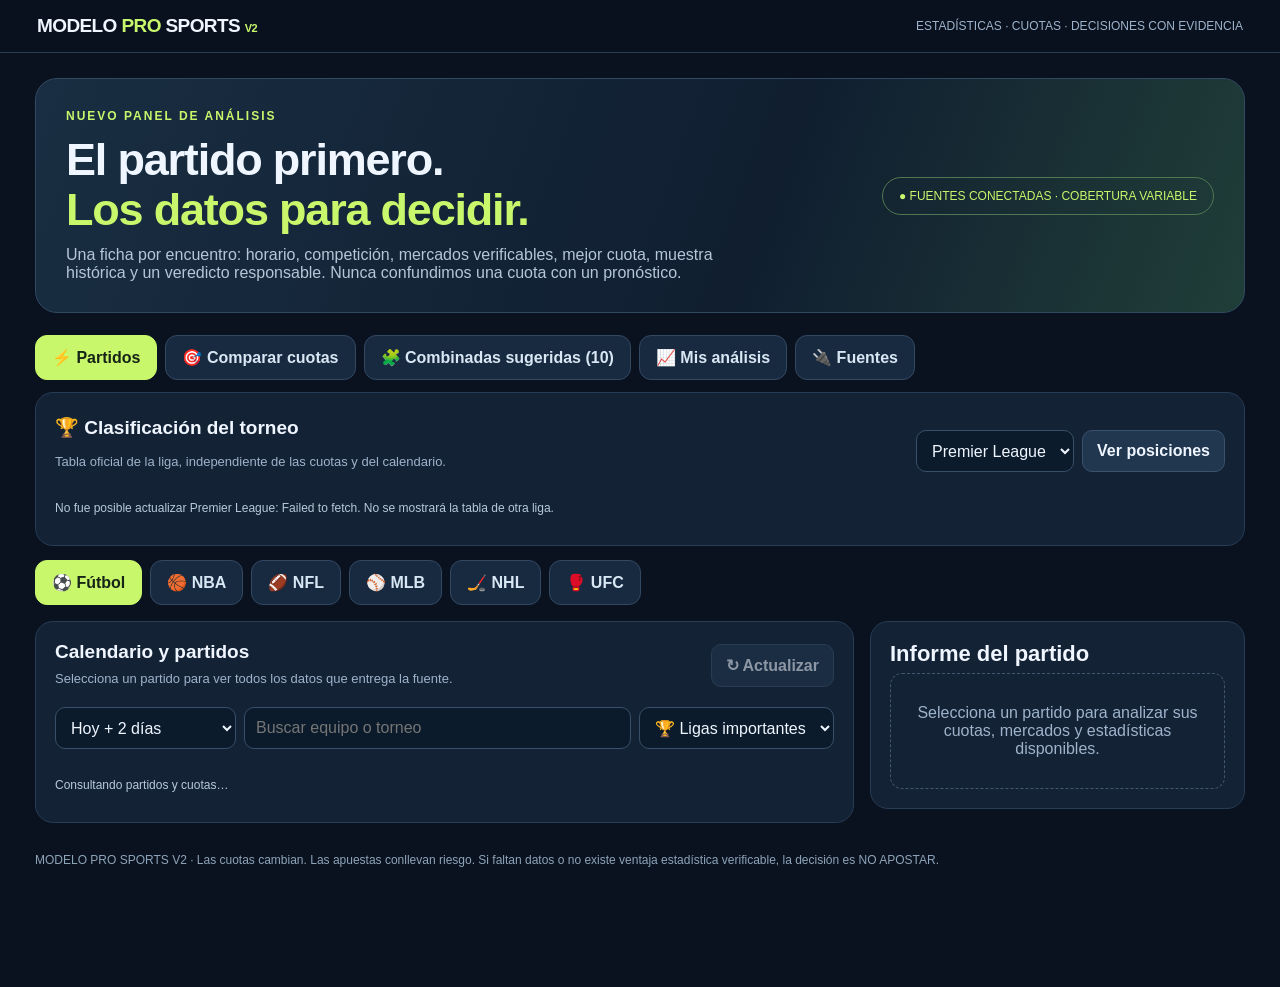
==== commit 3f938425: "Show provider's sanitized API-Football rejection details on connection test and match statistics" ====
--- a/index.html
+++ b/index.html
@@ -73,7 +73,7 @@
 <div id="view-combinadas" class="hidden"><section class="panel" style="padding:8px;overflow:hidden"><iframe id="combinadas-frame" title="Combinadas sugeridas de todos los deportes" src="./combinadas.html" loading="lazy" style="width:100%;height:1050px;border:0;border-radius:14px;display:block" referrerpolicy="same-origin"></iframe></section></div>
 <div id="view-valor" class="hidden"><section class="panel"><h2>🎯 Comparador de cuotas</h2><p class="hint">Compara mercados de los partidos que realmente ha devuelto tu proveedor. Mostrar una cuota superior no significa que exista EDGE positivo.</p><div id="valueboard" class="games"></div></section></div>
 <div id="view-historial" class="hidden"><section class="panel"><div class="sectionhead"><div><h2>📈 Mis análisis guardados</h2><p class="hint">Historial local de partidos consultados. No es un registro de apuestas reales.</p></div><button id="clear-history" class="secondary">Borrar historial local</button></div><div id="saved" class="saved"></div></section></div>
-<div id="view-fuentes" class="hidden"><div class="twocol"><section class="panel"><h2>🔌 Conexiones</h2><div class="statline"><span>Cloudflare Worker</span><b id="apihealth">Sin comprobar</b></div><div class="statline"><span>OddsLink · cuotas</span><b>Fuente principal</b></div><div class="statline"><span>football-data.org · historial</span><b>A demanda</b></div><div class="statline"><span>API-Football · estadísticas</span><b>Limitada por el plan</b></div><button class="secondary" id="healthbtn" style="margin-top:18px">Comprobar conexión (sin consultar cuotas)</button><div class="status" id="healthstatus"></div></section><section class="panel"><h2>Transparencia</h2><p class="hint">HOF, OddsJam y Sofascore sirvieron de referencias de organización de información. Este diseño es original y no reproduce su software ni su modelo. Las probabilidades propias requieren muestras verificables y validación; no presentamos porcentajes del mercado como aciertos previstos.</p><p class="hint">Los datos de lesiones, alineaciones, córners, tarjetas y tiros se muestran solo cuando hay cobertura y acceso disponible; el sistema no los inventa.</p><a href="modelo-pro-legacy-2026-11-07.html">Abrir versión anterior de Modelo PRO</a></section></div></div>
+<div id="view-fuentes" class="hidden"><div class="twocol"><section class="panel"><h2>🔌 Conexiones</h2><div class="statline"><span>Cloudflare Worker</span><b id="apihealth">Sin comprobar</b></div><div class="statline"><span>OddsLink · cuotas</span><b>Fuente principal</b></div><div class="statline"><span>football-data.org · historial</span><b>A demanda</b></div><div class="statline"><span>API-Football · estadísticas</span><b id="apiFootballHealth">Sin verificar</b></div><button class="secondary" id="healthbtn" style="margin-top:18px">Comprobar conexión (sin consultar cuotas)</button><button class="secondary" id="apiFootballCheck" style="margin-top:12px">Comprobar API-Football</button><div class="status" id="apiFootballCheckStatus" role="status">Esta prueba consulta un calendario pequeño de API-Football y no solicita cuotas.</div><div class="status" id="healthstatus"></div></section><section class="panel"><h2>Transparencia</h2><p class="hint">HOF, OddsJam y Sofascore sirvieron de referencias de organización de información. Este diseño es original y no reproduce su software ni su modelo. Las probabilidades propias requieren muestras verificables y validación; no presentamos porcentajes del mercado como aciertos previstos.</p><p class="hint">Los datos de lesiones, alineaciones, córners, tarjetas y tiros se muestran solo cuando hay cobertura y acceso disponible; el sistema no los inventa.</p><a href="modelo-pro-legacy-2026-11-07.html">Abrir versión anterior de Modelo PRO</a></section></div></div>
 <div class="footnote">MODELO PRO SPORTS V2 · Las cuotas cambian. Las apuestas conllevan riesgo. Si faltan datos o no existe ventaja estadística verificable, la decisión es NO APOSTAR.</div>
 </main>
 <script>
@@ -568,11 +568,9 @@
 // API-Football on-demand: only leagues exposed by our existing Cloudflare Worker.
 const apiFootballLeagueIds={PL:"39",PD:"140",SA:"135",BL1:"78",FL1:"61"};
 function apiFootballLeagueFor(g){
- const mapped=competitionFor(g);
- if(mapped&&apiFootballLeagueIds[mapped])return apiFootballLeagueIds[mapped];
  const slug=espnLeagueFor(g);
- if(slug==="usa.1"||/\bmls\b|major league soccer/i.test([g.league?.key,g.league?.title,g.tournament].join(" ")))return "253";
- return null;
+ const leagues={"eng.1":"39","esp.1":"140","ita.1":"135","ger.1":"78","fra.1":"61","usa.1":"253"};
+ return leagues[slug]||null;
 }
 function apiFootballDayShift(day,shift){
  const d=new Date(day+"T12:00:00Z");
@@ -621,7 +619,8 @@
  const date=new Date(g.commence_time);
  if(!Number.isFinite(date.getTime())){target.textContent="Fecha no válida para consultar API-Football.";return}
  const day=date.toISOString().slice(0,10);
- const from=apiFootballDayShift(day,-1),to=apiFootballDayShift(day,1),season=String(date.getUTCFullYear());
+ const seasonYear=league==="253"?date.getUTCFullYear():(date.getUTCMonth()<6?date.getUTCFullYear()-1:date.getUTCFullYear());
+ const from=apiFootballDayShift(day,-1),to=apiFootballDayShift(day,1),season=String(seasonYear);
  if(btn)btn.disabled=true;
  target.textContent="Verificando el partido en API-Football (sin consumir cuotas de OddsLink)…";
  const controller=new AbortController(),timer=setTimeout(()=>controller.abort(),16000);
@@ -629,7 +628,7 @@
   const qs=new URLSearchParams({from,to,league,season});
   const response=await fetch(BASE+"/api/advanced/fixtures?"+qs,{signal:controller.signal});
   const payload=await response.json().catch(()=>({}));
-  if(!response.ok)throw Error(response.status===503?"Falta configurar API_FOOTBALL_KEY en Cloudflare":payload.error||"HTTP "+response.status);
+  if(!response.ok)throw Error(response.status===503?"Falta API_FOOTBALL_KEY en Cloudflare":apiFootballErrorMessage(payload,response.status));
   const matches=Array.isArray(payload.response)?payload.response:[];
   const matching=apiFootballMatch(g,matches);
   if(selected!==g)return;
@@ -645,7 +644,7 @@
   target.textContent="Partido encontrado. Consultando tiros, córners, tarjetas y posesión…";
   const stats=await fetch(BASE+"/api/advanced/statistics?"+new URLSearchParams({fixture:String(matching.fixture.id)}),{signal:controller.signal});
   const data=await stats.json().catch(()=>({}));
-  if(!stats.ok)throw Error(stats.status===503?"Falta configurar API_FOOTBALL_KEY en Cloudflare":data.error||"HTTP "+stats.status);
+  if(!stats.ok)throw Error(stats.status===503?"Falta API_FOOTBALL_KEY en Cloudflare":apiFootballErrorMessage(data,stats.status));
   if(selected!==g)return;
   const report=Array.isArray(data.response)?data.response:[];
   if(!report.length){target.textContent="Partido confirmado, pero API-Football no devolvió estadísticas para este encuentro y su estado actual.";return}
@@ -782,6 +781,35 @@
 $("clear-history").addEventListener("click",()=>{writeSaved([]);renderSaved()});
 $("find").addEventListener("input",renderGames);$("datefilter").addEventListener("change",renderGames);$("order").addEventListener("change",renderGames);
 $("refresh").addEventListener("click",()=>load(true));
+function apiFootballErrorMessage(data,httpStatus){
+ const details=data?.detail;
+ const values=details&&typeof details==="object"?Object.entries(details).filter(([,v])=>v!==null&&v!==""&&!(Array.isArray(v)&&!v.length)).map(([k,v])=>k+": "+(typeof v==="string"?v:JSON.stringify(v))):[];
+ const raw=values.length?values.join("; "):String(data?.error||"HTTP "+httpStatus);
+ const safe=raw.replace(/(api.?key|token|secret|authorization)\s*[:=]\s*[A-Za-z0-9._-]{8,}/gi,"$1: [oculto]").slice(0,500);
+ if(/invalid.?key|invalid.?token|unauthorized|authentication|subscription key/i.test(safe))return "Clave rechazada por el proveedor. "+safe;
+ if(/plan|subscription|access|current season|not available|free plan|premium/i.test(safe))return "Posible restricción del plan o temporada. "+safe;
+ if(/rate.?limit|too many|quota|limit reached/i.test(safe))return "Límite de consultas alcanzado. "+safe;
+ return safe;
+}
+$("apiFootballCheck").addEventListener("click",async()=>{
+ const button=$("apiFootballCheck"),out=$("apiFootballCheckStatus"),indicator=$("apiFootballHealth");
+ button.disabled=true;out.textContent="Comprobando API-Football a través de Cloudflare…";
+ const ctrl=new AbortController(),timer=setTimeout(()=>ctrl.abort(),14000);
+ try{
+  const day=new Date().toISOString().slice(0,10),from=apiFootballDayShift(day,-1),to=apiFootballDayShift(day,1);
+  const year=new Date().getUTCFullYear(),season=new Date().getUTCMonth()<6?year-1:year;
+  const qs=new URLSearchParams({from,to,league:"39",season:String(season)});
+  const res=await fetch(BASE+"/api/advanced/fixtures?"+qs,{signal:ctrl.signal,cache:"no-store"});
+  const data=await res.json().catch(()=>({}));
+  if(!res.ok){indicator.textContent=res.status===503?"Sin clave":"Consulta rechazada";throw Error("HTTP "+res.status+" · "+(res.status===503?"Falta API_FOOTBALL_KEY en Cloudflare":apiFootballErrorMessage(data,res.status)))}
+  if(!Array.isArray(data.response))throw Error("Respuesta sin lista de partidos");
+  indicator.textContent="Responde";
+  out.textContent="✅ API-Football respondió. Se recibieron "+data.response.length+" encuentros de prueba; 0 también es válido si no hay partidos en estas fechas. Esto no confirma cobertura de todas las ligas o mercados.";
+ }catch(error){
+  if(indicator.textContent==="Sin verificar")indicator.textContent="No disponible";
+  out.textContent="API-Football no pudo verificarse: "+(error.name==="AbortError"?"tiempo de espera agotado":String(error.message||"Error de conexión"));
+ }finally{clearTimeout(timer);button.disabled=false}
+});
 $("healthbtn").addEventListener("click",async()=>{
  $("healthstatus").textContent="Comprobando Cloudflare…";
  try{const r=await fetch(BASE+"/",{cache:"no-store"});const d=await r.json();$("apihealth").textContent=d.ok?"Conectado":"Sin confirmar";$("healthstatus").textContent=d.ok?"El Worker responde. Esto no confirma disponibilidad de los proveedores externos.":"No se confirmó la conexión."}
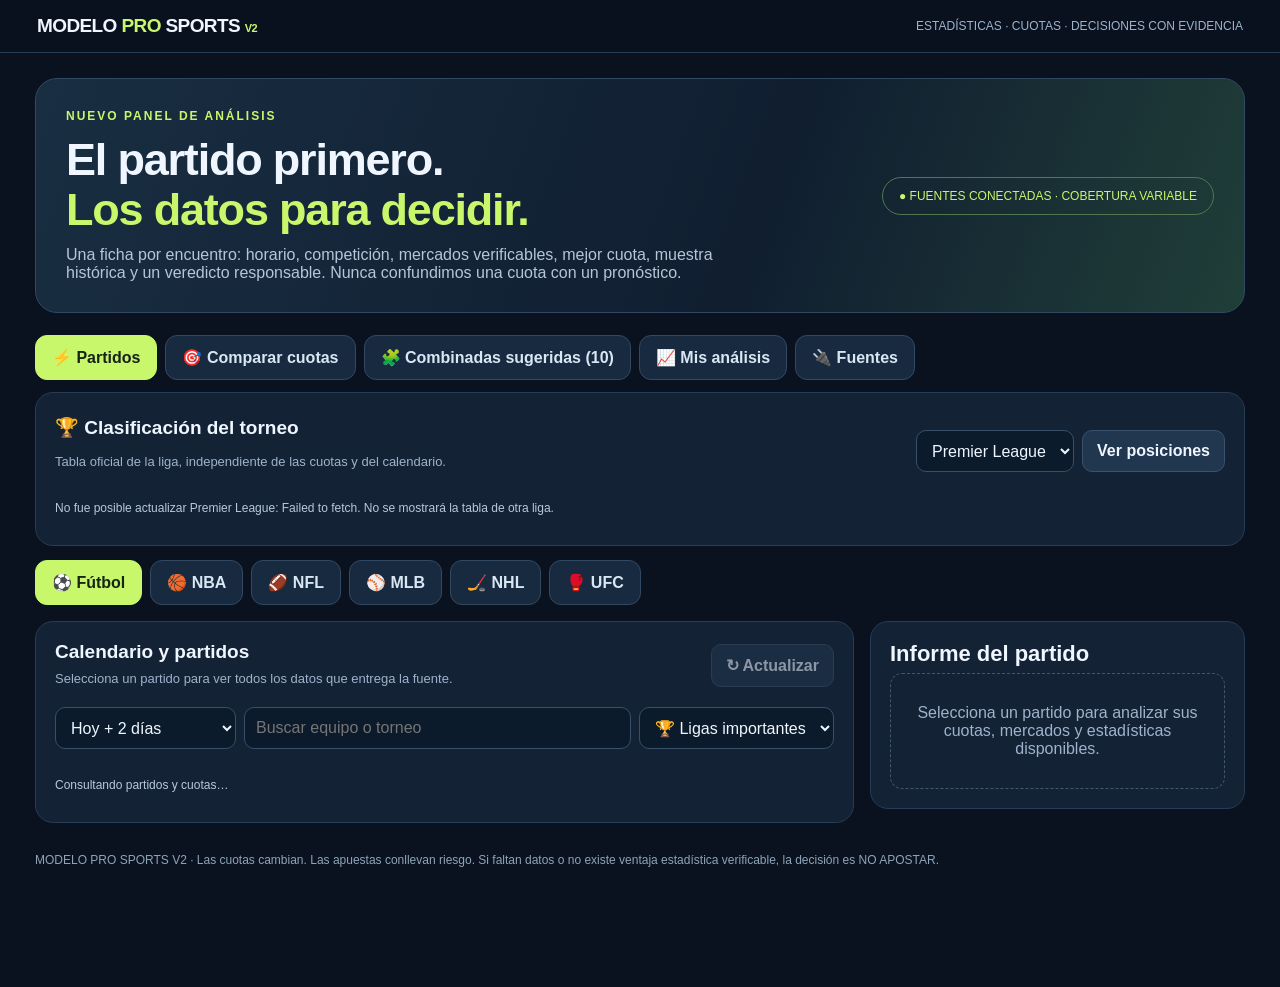
==== commit 04e0b411: "Add international and club friendlies from ESPN to upcoming soccer calendar with no invented odds" ====
--- a/index.html
+++ b/index.html
@@ -94,6 +94,8 @@
 const standingsCache=new Map();
 const espnStandingsJobs=new Map(),espnStandingsFailures=new Map();
 const espnLeagueRules=[
+ [/fifa[.]friendly|international friendly|amistos.*(seleccion|internacional)/,"fifa.friendly"],
+ [/club[.]friendly|club friendly|amistos.*club/,"club.friendly"],
  [/k[\s-]*league[\s-]*2|korean.*second|south.korea.*2/,"kor.2"],
  [/k[\s-]*league[\s-]*1|k[\s-]*league|korean.*first/,"kor.1"],
  [/a[\s-]*league.*women|women.*a[\s-]*league/,"aus.w.1"],
@@ -270,6 +272,7 @@
 function datedOtherLeagueSnapshot(g){return datedALeagueSnapshot(g)||datedKLeague2Snapshot(g)}
 function rankBrief(g){
  if(sport!=="soccer")return "";
+ if(/^(fifa|club)[.]friendly$/.test(String(g.league?.key||"")))return '<div class="meta">🤝 Amistoso · sin tabla de liga</div>';
  const match=standingsForGame(g),data=match.data;
  const h=data?.table?findStandingsTeam(data.table,g.home_team):null;
  const a=data?.table?findStandingsTeam(data.table,g.away_team):null;
@@ -282,6 +285,7 @@
 }
 async function loadStandings(g){
  const target=$("standingboard");if(!target)return;
+ if(/^(fifa|club)[.]friendly$/.test(String(g.league?.key||""))){target.textContent="Partido amistoso: no existe una tabla de posiciones propia de esta competición.";return}
  const currentStanding=standingsForGame(g);
  const snapshot=currentStanding.data?.table&&findStandingsTeam(currentStanding.data.table,g.home_team)&&findStandingsTeam(currentStanding.data.table,g.away_team)?null:datedOtherLeagueSnapshot(g);
  if(snapshot){
@@ -483,6 +487,8 @@
  return main?'<span>Mercado: '+esc(main.best.name)+' <b>'+esc(priceText(main.best.price))+'</b> · '+main.count+' casas</span>':"<span>Sin cuotas de ganador verificadas</span>";
 }
 const leaguePriorityRules=[
+ [/fifa\.friendly|international friendly|amistos.*(internacional|seleccion)|friendlies.*international/,7],
+ [/club\.friendly|club friendly|amistos.*club|friendly match/,8],
  [/uefa.champions|champions league|copa libertadores|libertadores|world cup|copa mundial/,1],
  [/uefa.europa$|europa league|copa america|euro championship|euros\b|gold cup/,2],
  [/eng\.1|premier league|esp\.1|la liga|laliga|ita\.1|serie a.*ital|ger\.1|bundesliga|fra\.1|ligue 1/,3],
@@ -507,12 +513,21 @@
  if(byName)return byName;
  return Date.parse(a.commence_time)-Date.parse(b.commence_time);
 }
+function upcomingFixture(g,nowMs=Date.now()){
+ const start=Date.parse(g?.commence_time||"");
+ if(!Number.isFinite(start)||start<=nowMs)return false;
+ if(g.is_live===true)return false;
+ const status=String(g.status?.type?.name||g.status?.type?.state||g.status?.description||g.status||"").toLowerCase();
+ if(/live|in.?progress|in.?play|started|halftime|half.?time|final|finish|complete|closed|postpon|cancel|suspend|abandon|delayed/.test(status))return false;
+ return true;
+}
 function visibleItems(){
  const search=$("find").value.trim().toLowerCase(),days=$("datefilter").value;
- const now=new Date();now.setHours(0,0,0,0);const beginning=now.getTime(),until=days==="all"?Infinity:beginning+Number(days)*86400000;
+ const nowMs=Date.now(),today=new Date();today.setHours(0,0,0,0);
+ const until=days==="all"?Infinity:today.getTime()+Number(days)*86400000;
  const filtered=items.filter(g=>{
-   const t=new Date(g.commence_time).getTime();
-   return Number.isFinite(t)&&(days==="all"||(t>=beginning&&t<until))&&(!search||[g.home_team,g.away_team,g.tournament,g.league?.title].some(x=>String(x||"").toLowerCase().includes(search)));
+   const t=Date.parse(g.commence_time||"");
+   return upcomingFixture(g,nowMs)&&t<until&&(!search||[g.home_team,g.away_team,g.tournament,g.league?.title].some(x=>String(x||"").toLowerCase().includes(search)));
  });
  if($("order").value==="priority")filtered.sort(leagueSort);
  else if($("order").value==="coverage")filtered.sort((a,b)=>flatten(b).length-flatten(a).length);
@@ -521,7 +536,7 @@
 }
 function renderGames(){
  const matches=visibleItems();
- $("loadstatus").textContent=items.length+" partidos recibidos de "+sportNames[sport]+" · "+matches.length+" visibles. Datos y cuotas según cobertura del proveedor.";
+ $("loadstatus").textContent=items.length+" partidos recibidos de "+sportNames[sport]+" · "+matches.length+" próximos por jugar. Se ocultan automáticamente los iniciados, finalizados o cancelados.";
  let previousLeague="";
  $("games").innerHTML=matches.length?matches.map((g,i)=>{
   const info=leagueInfo(g),leagueId=info.key+"|"+info.name;
@@ -529,7 +544,7 @@
   previousLeague=leagueId;
   const rows=flatten(g),title=String(g.away_team||"Visitante")+" vs "+String(g.home_team||"Local");
   return heading+'<article class="game '+(selected?.id===g.id?"selected":"")+'"><div class="gamehead"><span class="meta">'+esc(dateText(g.commence_time))+'</span><span class="tag">'+esc(g.league?.title||g.tournament||sportNames[sport])+'</span></div><strong>'+esc(title)+'</strong>'+rankBrief(g)+probabilityBrief(g)+'<div class="meta">'+rows.length+' cuotas · '+new Set(rows.map(r=>r.book)).size+' casas · '+new Set(rows.map(r=>r.market)).size+' mercados</div><div class="bookline">'+briefOdds(g)+'</div><button type="button" class="gamebutton" data-select="'+i+'">ABRIR INFORME Y TODOS LOS MERCADOS →</button></article>';
- }).join(""):'<div class="empty">No hay partidos para los filtros actuales o la fuente no devolvió encuentros. Cambia el período o deporte.</div>';
+ }).join(""):'<div class="empty">No hay encuentros próximos con los filtros actuales. Incluidos amistosos de clubes y selecciones cuando el calendario los ofrece.</div>';
  window.__modelVisible=matches;
 }
 $("games").addEventListener("click",e=>{
@@ -626,9 +641,7 @@
  const controller=new AbortController(),timer=setTimeout(()=>controller.abort(),16000);
  try{
   const qs=new URLSearchParams({from,to,league,season});
-  const response=await fetch(BASE+"/api/advanced/fixtures?"+qs,{signal:controller.signal});
-  const payload=await response.json().catch(()=>({}));
-  if(!response.ok)throw Error(response.status===503?"Falta API_FOOTBALL_KEY en Cloudflare":apiFootballErrorMessage(payload,response.status));
+  const payload=await footballApiFetch("/api/advanced/fixtures?"+qs,controller.signal);
   const matches=Array.isArray(payload.response)?payload.response:[];
   const matching=apiFootballMatch(g,matches);
   if(selected!==g)return;
@@ -642,9 +655,7 @@
    return;
   }
   target.textContent="Partido encontrado. Consultando tiros, córners, tarjetas y posesión…";
-  const stats=await fetch(BASE+"/api/advanced/statistics?"+new URLSearchParams({fixture:String(matching.fixture.id)}),{signal:controller.signal});
-  const data=await stats.json().catch(()=>({}));
-  if(!stats.ok)throw Error(stats.status===503?"Falta API_FOOTBALL_KEY en Cloudflare":apiFootballErrorMessage(data,stats.status));
+  const data=await footballApiFetch("/api/advanced/statistics?"+new URLSearchParams({fixture:String(matching.fixture.id)}),controller.signal);
   if(selected!==g)return;
   const report=Array.isArray(data.response)?data.response:[];
   if(!report.length){target.textContent="Partido confirmado, pero API-Football no devolvió estadísticas para este encuentro y su estado actual.";return}
@@ -781,6 +792,39 @@
 $("clear-history").addEventListener("click",()=>{writeSaved([]);renderSaved()});
 $("find").addEventListener("input",renderGames);$("datefilter").addEventListener("change",renderGames);$("order").addEventListener("change",renderGames);
 $("refresh").addEventListener("click",()=>load(true));
+const footballApiCooldownKey="modeloProApiFootballCooldown";
+const footballApiCachePrefix="modeloProApiFootballResponse:";
+function footballApiCooldownRemaining(){
+ try{return Math.max(0,Math.ceil((Number(localStorage.getItem(footballApiCooldownKey)||0)-Date.now())/1000))}catch{return 0}
+}
+function footballApiCooldownText(){
+ const n=footballApiCooldownRemaining();
+ return n?"Límite por minuto alcanzado. Evitando nuevas consultas durante aproximadamente "+n+" segundos. No presiones varias veces el botón.":"";
+}
+function footballApiSetCooldown(response,data){
+ if(response.status!==429)return;
+ const serverTime=Number(data?.retryAfterSeconds||response.headers.get("Retry-After"));
+ const seconds=Math.max(90,Math.min(3600,Number.isFinite(serverTime)&&serverTime>0?serverTime:90));
+ try{localStorage.setItem(footballApiCooldownKey,String(Date.now()+seconds*1000))}catch{}
+}
+async function footballApiFetch(endpoint,signal){
+ const cacheKey=footballApiCachePrefix+endpoint;
+ let saved=null;
+ try{saved=JSON.parse(sessionStorage.getItem(cacheKey)||"null")}catch{}
+ if(saved&&Date.now()-saved.time<15*60*1000&&Array.isArray(saved.payload?.response))return saved.payload;
+ const cooldown=footballApiCooldownText();
+ if(cooldown)throw Error(cooldown);
+ const res=await fetch(BASE+endpoint,{signal});
+ const data=await res.json().catch(()=>({}));
+ if(!res.ok){
+  footballApiSetCooldown(res,data);
+  throw Error(res.status===503?"Falta configurar API_FOOTBALL_KEY en Cloudflare":
+   "HTTP "+res.status+" · "+(res.status===429?"Demasiadas solicitudes. "+footballApiCooldownText():apiFootballErrorMessage(data,res.status)));
+ }
+ if(!Array.isArray(data.response))throw Error("La fuente no devolvió una lista válida.");
+ try{sessionStorage.setItem(cacheKey,JSON.stringify({time:Date.now(),payload:data}))}catch{}
+ return data;
+}
 function apiFootballErrorMessage(data,httpStatus){
  const details=data?.detail;
  const values=details&&typeof details==="object"?Object.entries(details).filter(([,v])=>v!==null&&v!==""&&!(Array.isArray(v)&&!v.length)).map(([k,v])=>k+": "+(typeof v==="string"?v:JSON.stringify(v))):[];
@@ -793,20 +837,23 @@
 }
 $("apiFootballCheck").addEventListener("click",async()=>{
  const button=$("apiFootballCheck"),out=$("apiFootballCheckStatus"),indicator=$("apiFootballHealth");
+ if(footballApiCooldownRemaining()){
+  indicator.textContent="Límite temporal";
+  out.textContent=footballApiCooldownText();
+  return;
+ }
  button.disabled=true;out.textContent="Comprobando API-Football a través de Cloudflare…";
  const ctrl=new AbortController(),timer=setTimeout(()=>ctrl.abort(),14000);
  try{
   const day=new Date().toISOString().slice(0,10),from=apiFootballDayShift(day,-1),to=apiFootballDayShift(day,1);
   const year=new Date().getUTCFullYear(),season=new Date().getUTCMonth()<6?year-1:year;
   const qs=new URLSearchParams({from,to,league:"39",season:String(season)});
-  const res=await fetch(BASE+"/api/advanced/fixtures?"+qs,{signal:ctrl.signal,cache:"no-store"});
-  const data=await res.json().catch(()=>({}));
-  if(!res.ok){indicator.textContent=res.status===503?"Sin clave":"Consulta rechazada";throw Error("HTTP "+res.status+" · "+(res.status===503?"Falta API_FOOTBALL_KEY en Cloudflare":apiFootballErrorMessage(data,res.status)))}
+  const data=await footballApiFetch("/api/advanced/fixtures?"+qs,ctrl.signal);
   if(!Array.isArray(data.response))throw Error("Respuesta sin lista de partidos");
   indicator.textContent="Responde";
   out.textContent="✅ API-Football respondió. Se recibieron "+data.response.length+" encuentros de prueba; 0 también es válido si no hay partidos en estas fechas. Esto no confirma cobertura de todas las ligas o mercados.";
  }catch(error){
-  if(indicator.textContent==="Sin verificar")indicator.textContent="No disponible";
+  indicator.textContent=footballApiCooldownRemaining()?"Límite temporal":"Sin confirmar";
   out.textContent="API-Football no pudo verificarse: "+(error.name==="AbortError"?"tiempo de espera agotado":String(error.message||"Error de conexión"));
  }finally{clearTimeout(timer);button.disabled=false}
 });
@@ -833,11 +880,64 @@
  }
  throw Error("No hubo conexión con Cloudflare después de 3 intentos ("+String(lastError?.message||"error de red")+").");
 }
+// Complementary FRIENDLY calendar from ESPN; odds remain sourced only from OddsLink.
+const friendlyLeagueNames={"fifa.friendly":"Amistosos internacionales","club.friendly":"Amistosos de clubes"};
+let friendliesJob=null,friendliesLoadedAt=0;
+const friendlyCacheKey="modeloProFriendlyCalendarV1";
+function friendlyEventKey(g){
+ const when=Date.parse(g.commence_time||"");
+ return [normalizeName(g.home_team),normalizeName(g.away_team),Math.round(when/(45*60*1000))].join("|");
+}
+function attachFriendlies(fixtures){
+ if(sport!=="soccer"||!Array.isArray(fixtures)||!fixtures.length)return;
+ const seen=new Set(items.map(friendlyEventKey));
+ for(const game of fixtures){
+  if(!upcomingFixture(game)||seen.has(friendlyEventKey(game)))continue;
+  seen.add(friendlyEventKey(game));items.push(game);
+ }
+ renderGames();
+}
+async function fetchFriendlyFixtures(force=false){
+ if(sport!=="soccer")return [];
+ if(friendliesJob)return friendliesJob;
+ let stored;
+ try{stored=JSON.parse(sessionStorage.getItem(friendlyCacheKey)||"null")}catch{}
+ if(!force&&stored&&Date.now()-stored.at<20*60*1000&&Array.isArray(stored.events)){
+  attachFriendlies(stored.events);return stored.events;
+ }
+ friendliesJob=(async()=>{
+  const now=Date.now(),until=now+7*86400000,results=[];
+  const ymd=x=>new Date(x).toISOString().slice(0,10).replace(/-/g,"");
+  const dates=ymd(now)+"-"+ymd(until);
+  await Promise.all(Object.keys(friendlyLeagueNames).map(async slug=>{
+   const controller=new AbortController(),timer=setTimeout(()=>controller.abort(),8500);
+   try{
+    const url="https://site.api.espn.com/apis/site/v2/sports/soccer/"+slug+"/scoreboard?dates="+dates+"&limit=100";
+    const response=await fetch(url,{signal:controller.signal});
+    if(!response.ok)return;
+    const body=await response.json();
+    for(const e of (Array.isArray(body.events)?body.events:[])){
+     const teams=e.competitions?.[0]?.competitors||[];
+     const home=teams.find(t=>t.homeAway==="home")?.team?.displayName;
+     const away=teams.find(t=>t.homeAway==="away")?.team?.displayName;
+     if(!home||!away||!e.date)continue;
+     const game={id:"espn:"+slug+":"+String(e.id),commence_time:e.date,home_team:home,away_team:away,league:{key:slug,title:friendlyLeagueNames[slug]},sport_key:"soccer",bookmakers:[],status:e.status?.type?.state||"scheduled",__calendarOnly:true};
+     if(upcomingFixture(game))results.push(game);
+    }
+   }catch{}finally{clearTimeout(timer)}
+  }));
+  try{sessionStorage.setItem(friendlyCacheKey,JSON.stringify({at:Date.now(),events:results}))}catch{}
+  friendliesLoadedAt=Date.now();
+  return results;
+ })();
+ try{const result=await friendliesJob;if(sport==="soccer")attachFriendlies(result);return result}
+ finally{friendliesJob=null}
+}
 async function fallbackEspnEvents(sportCode){
  if(sportCode!=="soccer")return [];
  const now=new Date(),ymd=d=>{const x=new Date(d),p=n=>String(n).padStart(2,"0");return x.getFullYear()+p(x.getMonth()+1)+p(x.getDate())};
  const until=new Date(now.getTime()+7*86400000);
- const leagues=["eng.1","esp.1","ita.1","ger.1","fra.1","usa.1","mex.1","arg.1","col.1","aus.1","kor.1","kor.2"];
+ const leagues=["eng.1","esp.1","ita.1","ger.1","fra.1","usa.1","mex.1","arg.1","col.1","aus.1","kor.1","kor.2","fifa.friendly","club.friendly"];
  const dates=ymd(now)+"-"+ymd(until),found=new Map();
  await Promise.all(leagues.map(async slug=>{
   const ctrl=new AbortController(),timer=setTimeout(()=>ctrl.abort(),7500);
@@ -862,7 +962,7 @@
  pending=true;$("refresh").disabled=true;
  const key="modeloProV2Odds:"+sport,read=()=>{try{return JSON.parse(sessionStorage.getItem(key)||"null")}catch{return null}};
  const cached=read();const fresh=cached&&Date.now()-cached.time<10*60*1000;
- if(cached&&Array.isArray(cached.items)){items=cached.items;renderGames();primeGameStandings()}
+ if(cached&&Array.isArray(cached.items)){items=cached.items;renderGames();primeGameStandings();if(sport==="soccer")void fetchFriendlyFixtures()}
  if(fresh&&!force){pending=false;$("refresh").disabled=false;return}
  const throttleKey="modeloProV2Cooldown:"+sport;
  let remaining=0;try{remaining=Math.ceil((Number(localStorage.getItem(throttleKey)||0)-Date.now())/1000)}catch{}
@@ -874,6 +974,7 @@
   if(!r.ok){if(r.status===429||data.code==="SPEED_LIMIT"){const sec=Math.max(20,Math.min(600,Number(data.retryAfterSeconds)||60));try{localStorage.setItem(throttleKey,String(Date.now()+sec*1000))}catch{}}throw Error(String(data.error||"HTTP "+r.status))}
   const list=Array.isArray(data)?data:Array.isArray(data.events)?data.events:Array.isArray(data.data)?data.data:[];
   items=list.filter(x=>x&&x.commence_time);try{sessionStorage.setItem(key,JSON.stringify({time:Date.now(),items}))}catch{}
+  if(sport==="soccer")void fetchFriendlyFixtures();
   renderGames();renderValue();primeGameStandings();
  }catch(e){
   const message=String(e.message||"sin respuesta");
@@ -881,7 +982,7 @@
    $("loadstatus").textContent="Sin conexión a cuotas de Cloudflare. Recuperando calendario alternativo (sin cuotas)…";
    const replacement=await fallbackEspnEvents(sport);
    if(replacement.length){
-    items=replacement;renderGames();primeGameStandings();
+    items=replacement;renderGames();primeGameStandings();void fetchFriendlyFixtures();
     $("loadstatus").textContent="Calendario alternativo ESPN · "+replacement.length+" partidos. Cuotas no disponibles por fallo de conexión con Cloudflare. Reintentar con ↻ Actualizar.";
    }else{
     $("loadstatus").textContent="No fue posible conectar con Cloudflare: "+message+". También falló el calendario alternativo.";
@@ -892,6 +993,18 @@
 }
 load(false);
 void showStandingsOverview();
+// Keep the forthcoming fixture list current even when cached data is displayed.
+setInterval(()=>{
+ if(document.visibilityState!=="visible")return;
+ const previous=selected;
+ if(previous&&!upcomingFixture(previous)){selected=null;renderDetail()}
+ renderGames();
+},30000);
+document.addEventListener("visibilitychange",()=>{
+ if(document.visibilityState!=="visible")return;
+ if(selected&&!upcomingFixture(selected)){selected=null;renderDetail()}
+ renderGames();
+});
 })();
 </script>
 </body>
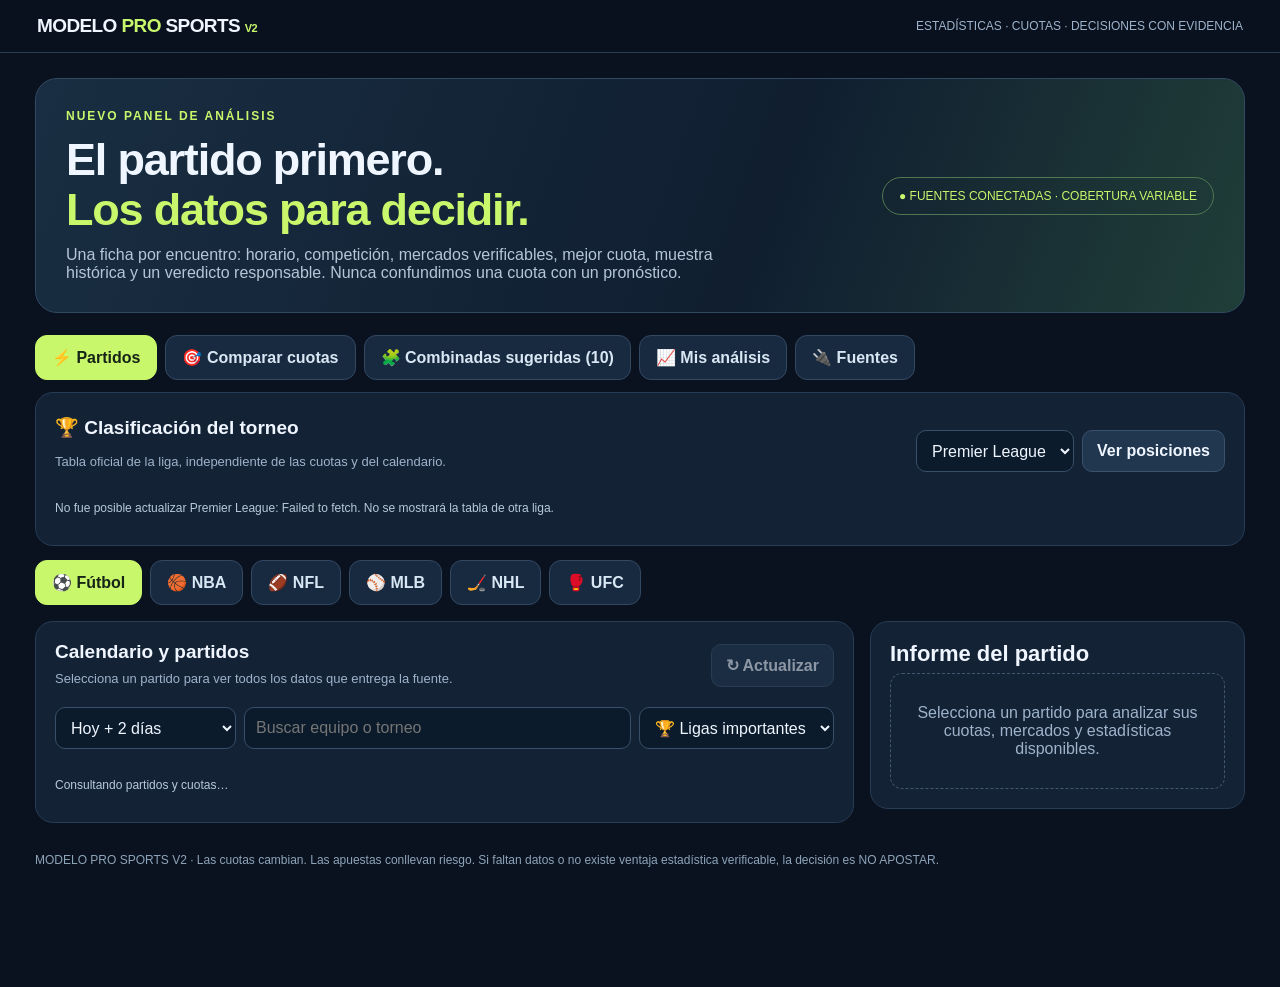
==== commit 8b3ef9f2: "Use permitted 2024 season for API-Football connection test and distinguish historical coverage from " ====
--- a/index.html
+++ b/index.html
@@ -73,7 +73,7 @@
 <div id="view-combinadas" class="hidden"><section class="panel" style="padding:8px;overflow:hidden"><iframe id="combinadas-frame" title="Combinadas sugeridas de todos los deportes" src="./combinadas.html" loading="lazy" style="width:100%;height:1050px;border:0;border-radius:14px;display:block" referrerpolicy="same-origin"></iframe></section></div>
 <div id="view-valor" class="hidden"><section class="panel"><h2>🎯 Comparador de cuotas</h2><p class="hint">Compara mercados de los partidos que realmente ha devuelto tu proveedor. Mostrar una cuota superior no significa que exista EDGE positivo.</p><div id="valueboard" class="games"></div></section></div>
 <div id="view-historial" class="hidden"><section class="panel"><div class="sectionhead"><div><h2>📈 Mis análisis guardados</h2><p class="hint">Historial local de partidos consultados. No es un registro de apuestas reales.</p></div><button id="clear-history" class="secondary">Borrar historial local</button></div><div id="saved" class="saved"></div></section></div>
-<div id="view-fuentes" class="hidden"><div class="twocol"><section class="panel"><h2>🔌 Conexiones</h2><div class="statline"><span>Cloudflare Worker</span><b id="apihealth">Sin comprobar</b></div><div class="statline"><span>OddsLink · cuotas</span><b>Fuente principal</b></div><div class="statline"><span>football-data.org · historial</span><b>A demanda</b></div><div class="statline"><span>API-Football · estadísticas</span><b id="apiFootballHealth">Sin verificar</b></div><button class="secondary" id="healthbtn" style="margin-top:18px">Comprobar conexión (sin consultar cuotas)</button><button class="secondary" id="apiFootballCheck" style="margin-top:12px">Comprobar API-Football</button><div class="status" id="apiFootballCheckStatus" role="status">Esta prueba consulta un calendario pequeño de API-Football y no solicita cuotas.</div><div class="status" id="healthstatus"></div></section><section class="panel"><h2>Transparencia</h2><p class="hint">HOF, OddsJam y Sofascore sirvieron de referencias de organización de información. Este diseño es original y no reproduce su software ni su modelo. Las probabilidades propias requieren muestras verificables y validación; no presentamos porcentajes del mercado como aciertos previstos.</p><p class="hint">Los datos de lesiones, alineaciones, córners, tarjetas y tiros se muestran solo cuando hay cobertura y acceso disponible; el sistema no los inventa.</p><a href="modelo-pro-legacy-2026-11-07.html">Abrir versión anterior de Modelo PRO</a></section></div></div>
+<div id="view-fuentes" class="hidden"><div class="twocol"><section class="panel"><h2>🔌 Conexiones</h2><div class="statline"><span>Cloudflare Worker</span><b id="apihealth">Sin comprobar</b></div><div class="statline"><span>OddsLink · cuotas</span><b>Fuente principal</b></div><div class="statline"><span>football-data.org · historial</span><b>A demanda</b></div><div class="statline"><span>API-Football · estadísticas</span><b id="apiFootballHealth">Sin verificar</b></div><button class="secondary" id="healthbtn" style="margin-top:18px">Comprobar conexión (sin consultar cuotas)</button><button class="secondary" id="apiFootballCheck" style="margin-top:12px">Probar API-Football (histórico 2024)</button><div class="status" id="apiFootballCheckStatus" role="status">La prueba utiliza partidos históricos de 2024. Tu plan gratuito no ofrece cobertura 2026.</div><div class="status" id="healthstatus"></div></section><section class="panel"><h2>Transparencia</h2><p class="hint">HOF, OddsJam y Sofascore sirvieron de referencias de organización de información. Este diseño es original y no reproduce su software ni su modelo. Las probabilidades propias requieren muestras verificables y validación; no presentamos porcentajes del mercado como aciertos previstos.</p><p class="hint">Los datos de lesiones, alineaciones, córners, tarjetas y tiros se muestran solo cuando hay cobertura y acceso disponible; el sistema no los inventa.</p><a href="modelo-pro-legacy-2026-11-07.html">Abrir versión anterior de Modelo PRO</a></section></div></div>
 <div class="footnote">MODELO PRO SPORTS V2 · Las cuotas cambian. Las apuestas conllevan riesgo. Si faltan datos o no existe ventaja estadística verificable, la decisión es NO APOSTAR.</div>
 </main>
 <script>
@@ -845,13 +845,13 @@
  button.disabled=true;out.textContent="Comprobando API-Football a través de Cloudflare…";
  const ctrl=new AbortController(),timer=setTimeout(()=>ctrl.abort(),14000);
  try{
-  const day=new Date().toISOString().slice(0,10),from=apiFootballDayShift(day,-1),to=apiFootballDayShift(day,1);
-  const year=new Date().getUTCFullYear(),season=new Date().getUTCMonth()<6?year-1:year;
-  const qs=new URLSearchParams({from,to,league:"39",season:String(season)});
+  // La suscripcion gratuita reporto acceso solo a temporadas historicas 2022-2024.
+  // Prueba de conectividad historica; nunca presentar como cobertura de la temporada actual.
+  const qs=new URLSearchParams({from:"2024-11-08",to:"2024-11-10",league:"39",season:"2024"});
   const data=await footballApiFetch("/api/advanced/fixtures?"+qs,ctrl.signal);
   if(!Array.isArray(data.response))throw Error("Respuesta sin lista de partidos");
   indicator.textContent="Responde";
-  out.textContent="✅ API-Football respondió. Se recibieron "+data.response.length+" encuentros de prueba; 0 también es válido si no hay partidos en estas fechas. Esto no confirma cobertura de todas las ligas o mercados.";
+  out.textContent="✅ API-Football conectada con datos HISTÓRICOS (Premier League, temporada 2024): "+data.response.length+" partidos recibidos. Tu plan gratuito no autoriza la temporada 2026; esta prueba NO confirma acceso a estadísticas actuales.";
  }catch(error){
   indicator.textContent=footballApiCooldownRemaining()?"Límite temporal":"Sin confirmar";
   out.textContent="API-Football no pudo verificarse: "+(error.name==="AbortError"?"tiempo de espera agotado":String(error.message||"Error de conexión"));
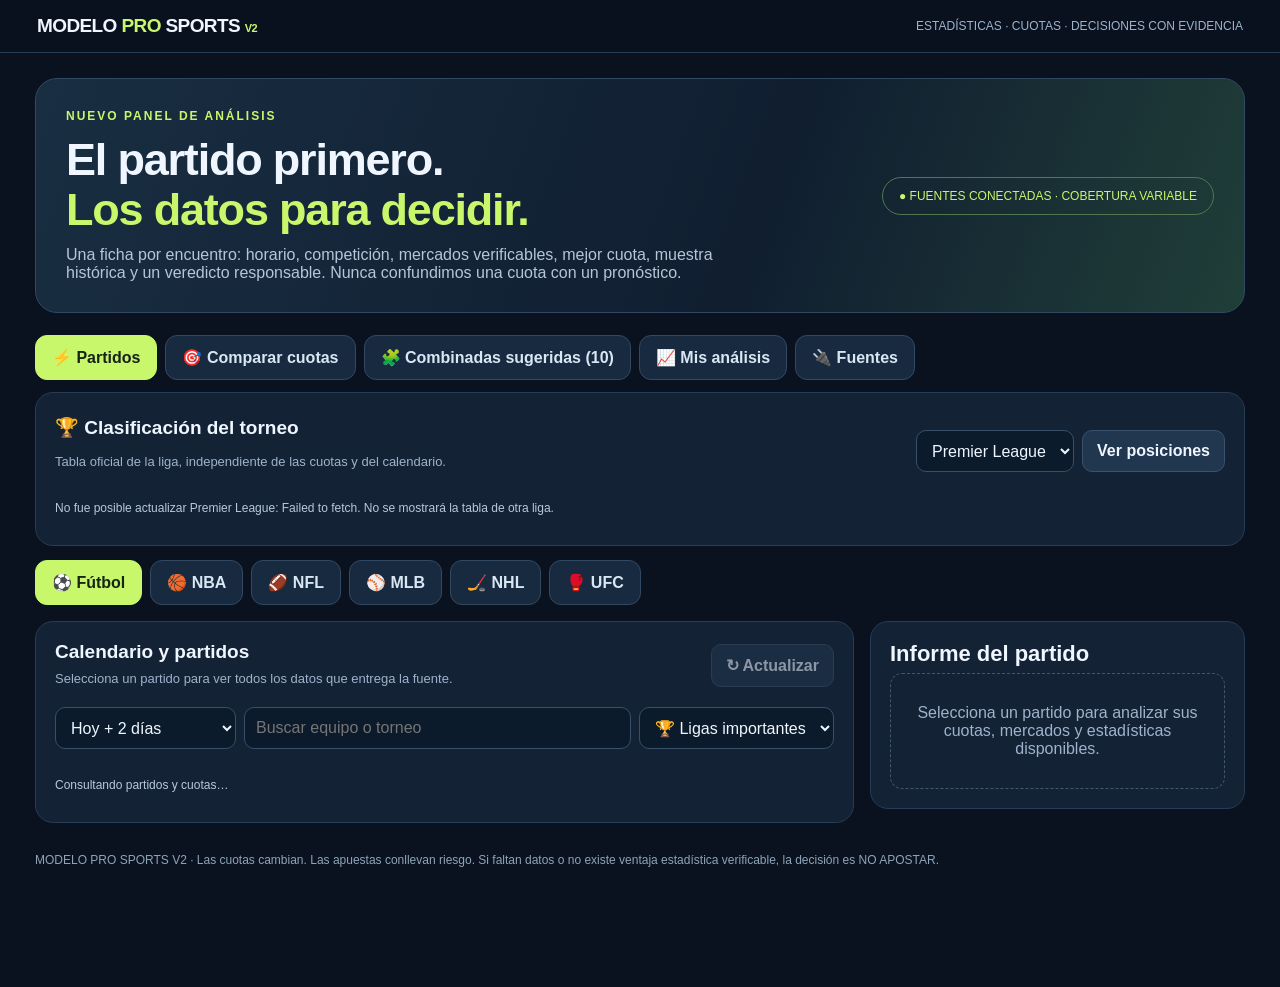
==== commit f3888d1e: "Refresh embedded ten-leg parlay page to avoid stale iframe cache" ====
--- a/index.html
+++ b/index.html
@@ -70,7 +70,7 @@
 <div class="status" id="loadstatus" role="status">Preparando el calendario...</div><div id="games" class="games"></div>
 </section>
 <aside class="panel aside" id="detail"><h2>Informe del partido</h2><div class="empty">Selecciona un partido para analizar sus cuotas, mercados y estadísticas disponibles.</div></aside></div></div>
-<div id="view-combinadas" class="hidden"><section class="panel" style="padding:8px;overflow:hidden"><iframe id="combinadas-frame" title="Combinadas sugeridas de todos los deportes" src="./combinadas.html" loading="lazy" style="width:100%;height:1050px;border:0;border-radius:14px;display:block" referrerpolicy="same-origin"></iframe></section></div>
+<div id="view-combinadas" class="hidden"><section class="panel" style="padding:8px;overflow:hidden"><iframe id="combinadas-frame" title="Combinadas sugeridas de todos los deportes" src="./combinadas.html?revision=d3ab5f02" loading="lazy" style="width:100%;height:1050px;border:0;border-radius:14px;display:block" referrerpolicy="same-origin"></iframe></section></div>
 <div id="view-valor" class="hidden"><section class="panel"><h2>🎯 Comparador de cuotas</h2><p class="hint">Compara mercados de los partidos que realmente ha devuelto tu proveedor. Mostrar una cuota superior no significa que exista EDGE positivo.</p><div id="valueboard" class="games"></div></section></div>
 <div id="view-historial" class="hidden"><section class="panel"><div class="sectionhead"><div><h2>📈 Mis análisis guardados</h2><p class="hint">Historial local de partidos consultados. No es un registro de apuestas reales.</p></div><button id="clear-history" class="secondary">Borrar historial local</button></div><div id="saved" class="saved"></div></section></div>
 <div id="view-fuentes" class="hidden"><div class="twocol"><section class="panel"><h2>🔌 Conexiones</h2><div class="statline"><span>Cloudflare Worker</span><b id="apihealth">Sin comprobar</b></div><div class="statline"><span>OddsLink · cuotas</span><b>Fuente principal</b></div><div class="statline"><span>football-data.org · historial</span><b>A demanda</b></div><div class="statline"><span>API-Football · estadísticas</span><b id="apiFootballHealth">Sin verificar</b></div><button class="secondary" id="healthbtn" style="margin-top:18px">Comprobar conexión (sin consultar cuotas)</button><button class="secondary" id="apiFootballCheck" style="margin-top:12px">Probar API-Football (histórico 2024)</button><div class="status" id="apiFootballCheckStatus" role="status">La prueba utiliza partidos históricos de 2024. Tu plan gratuito no ofrece cobertura 2026.</div><div class="status" id="healthstatus"></div></section><section class="panel"><h2>Transparencia</h2><p class="hint">HOF, OddsJam y Sofascore sirvieron de referencias de organización de información. Este diseño es original y no reproduce su software ni su modelo. Las probabilidades propias requieren muestras verificables y validación; no presentamos porcentajes del mercado como aciertos previstos.</p><p class="hint">Los datos de lesiones, alineaciones, córners, tarjetas y tiros se muestran solo cuando hay cobertura y acceso disponible; el sistema no los inventa.</p><a href="modelo-pro-legacy-2026-11-07.html">Abrir versión anterior de Modelo PRO</a></section></div></div>
@@ -382,6 +382,13 @@
 function selectTab(tab){
  for(const b of document.querySelectorAll("[data-tab]"))b.setAttribute("aria-pressed",String(b.dataset.tab===tab));
  for(const id of ["partidos","valor","combinadas","historial","fuentes"])$("view-"+id).classList.toggle("hidden",id!==tab);
+ if(tab==="combinadas"){
+  const iframe=$("combinadas-frame");
+  if(iframe&&iframe.dataset.revision!=="d3ab5f02"){
+   iframe.src="./combinadas.html?revision=d3ab5f02";
+   iframe.dataset.revision="d3ab5f02";
+  }
+ }
  if(tab==="valor")renderValue();
  if(tab==="historial")renderSaved();
 }
